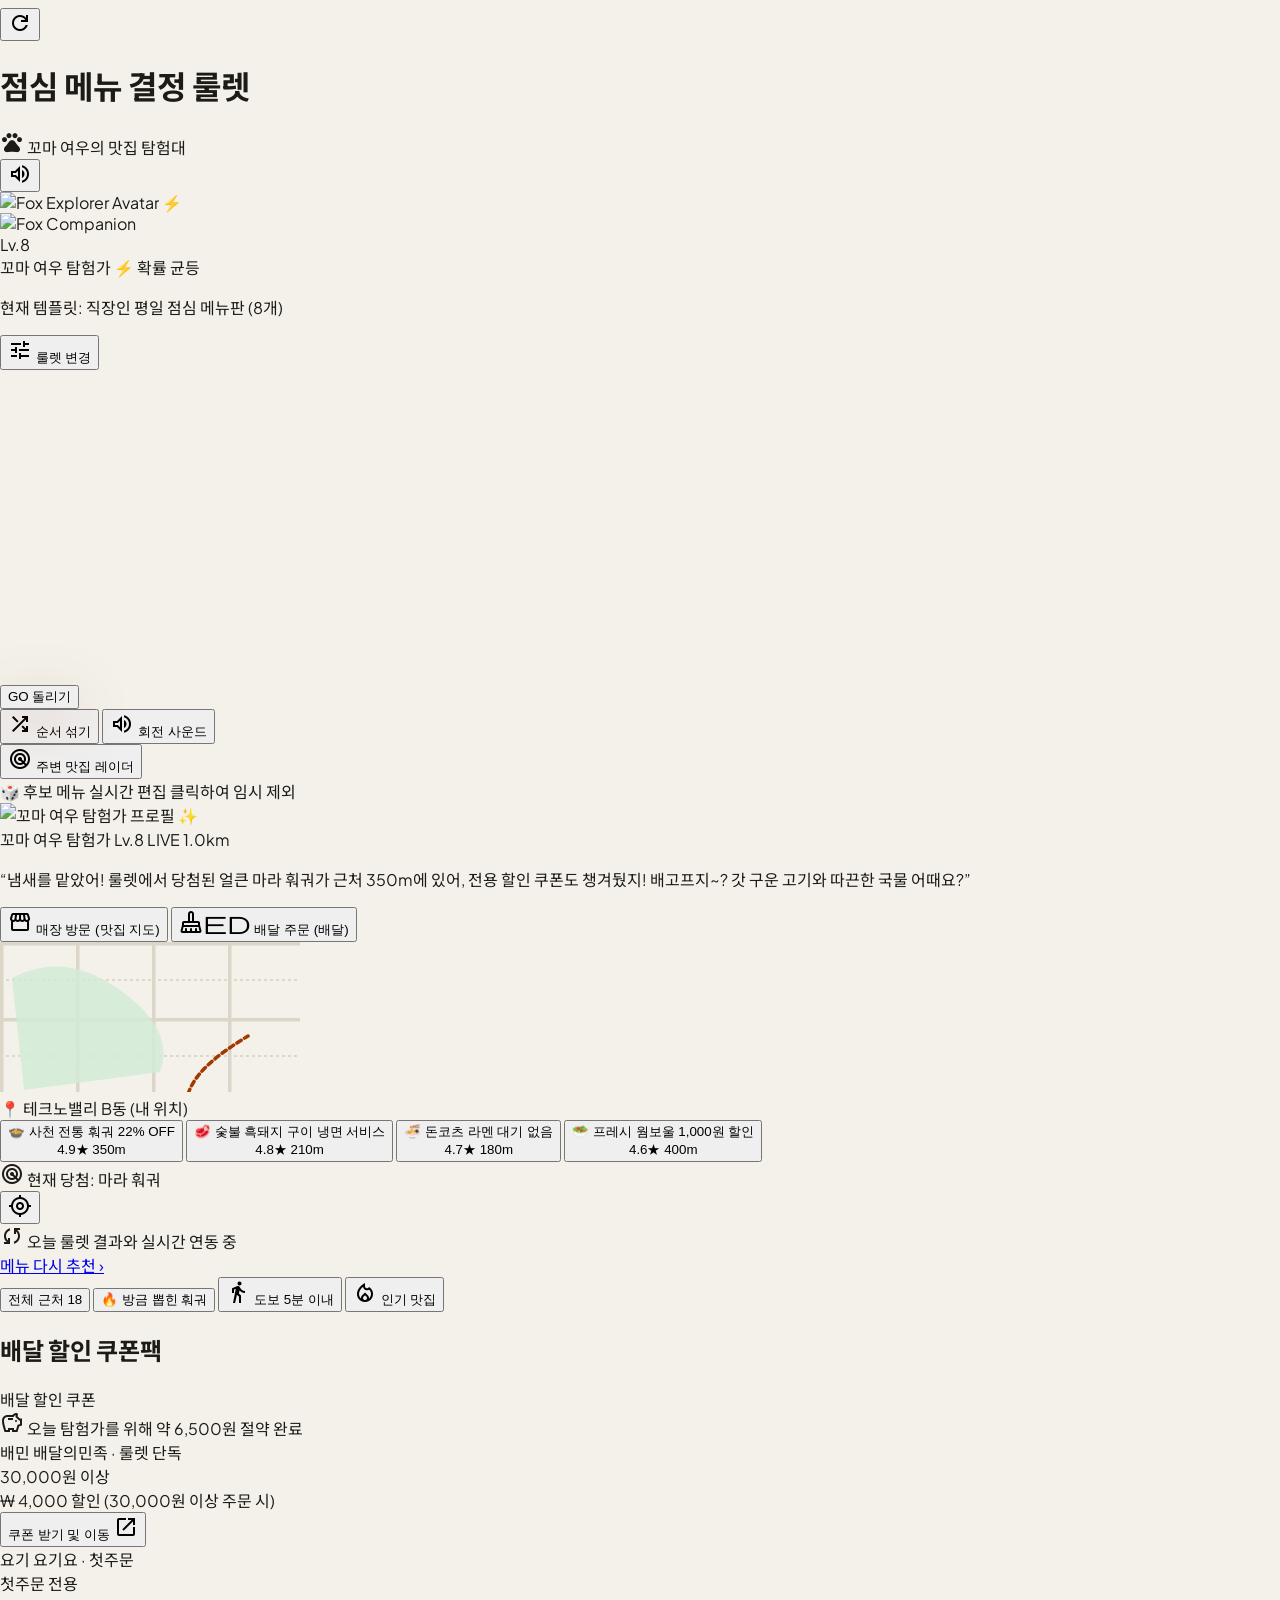
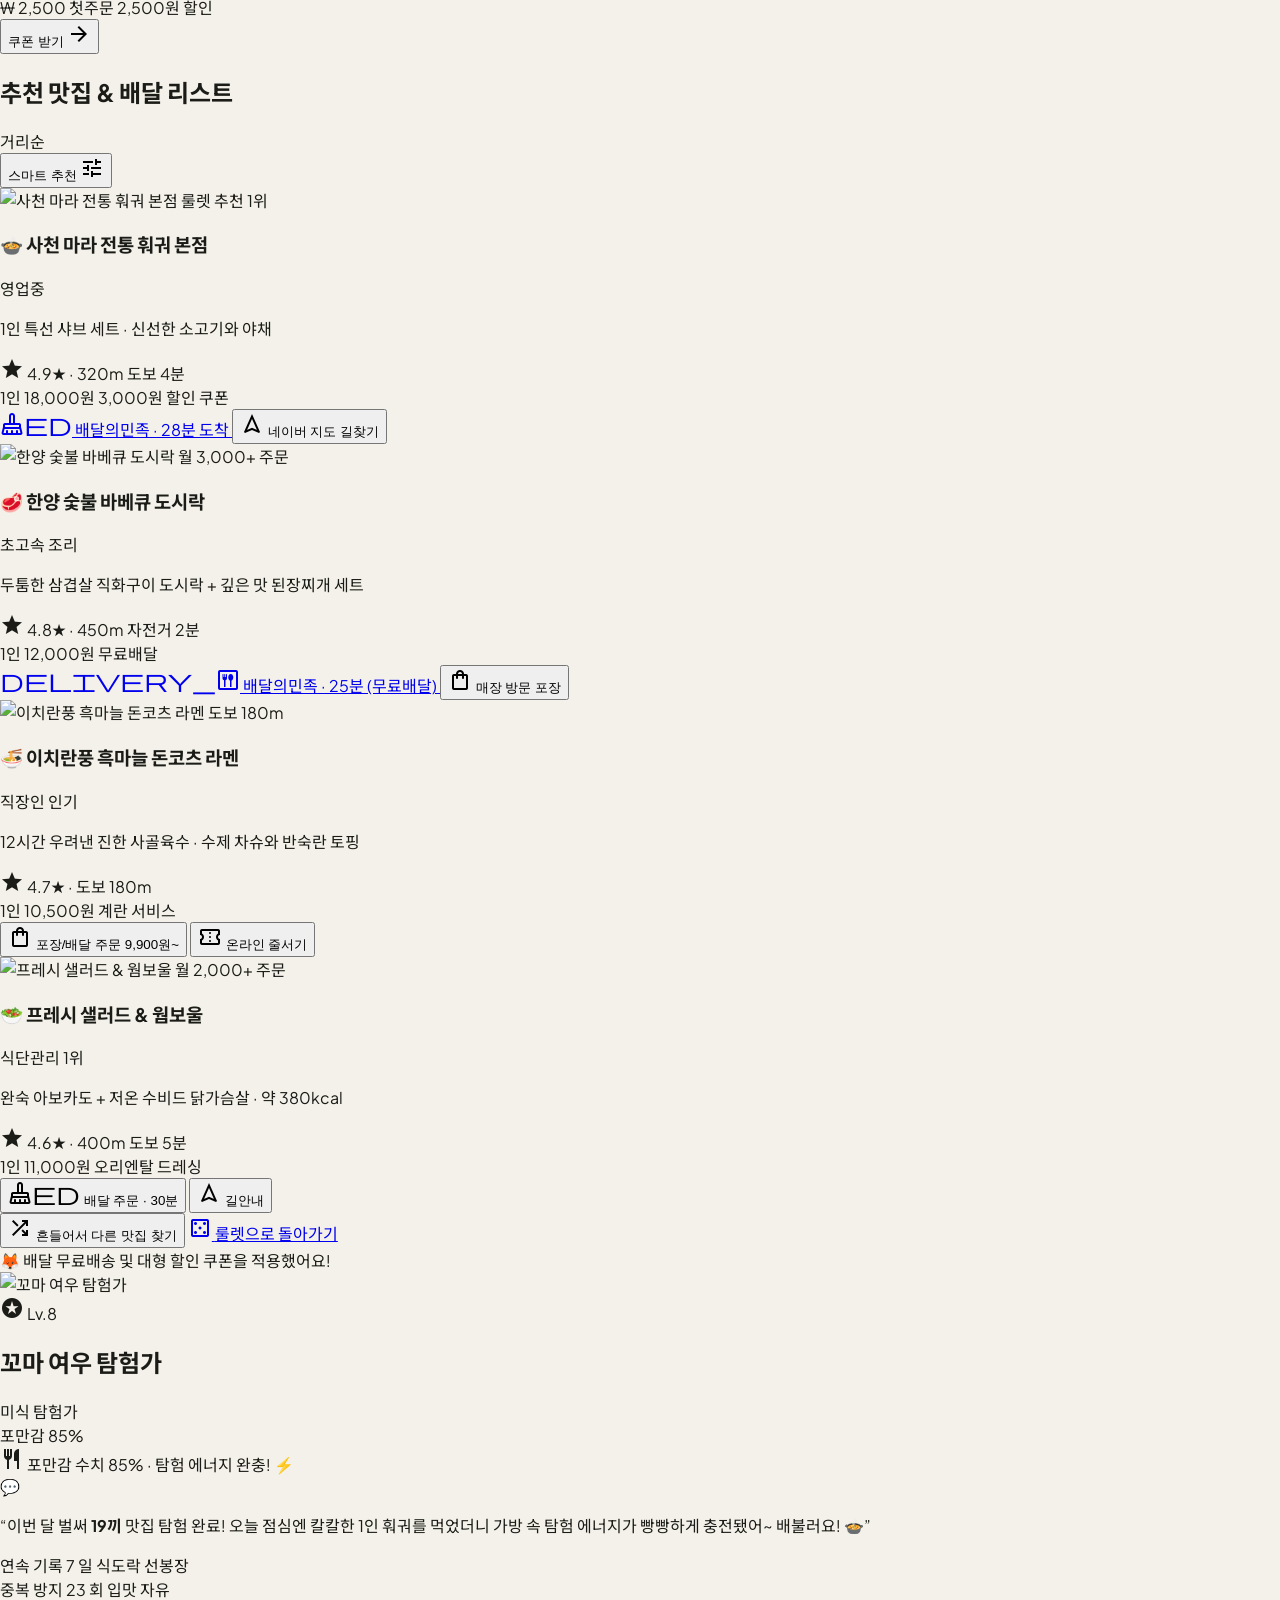
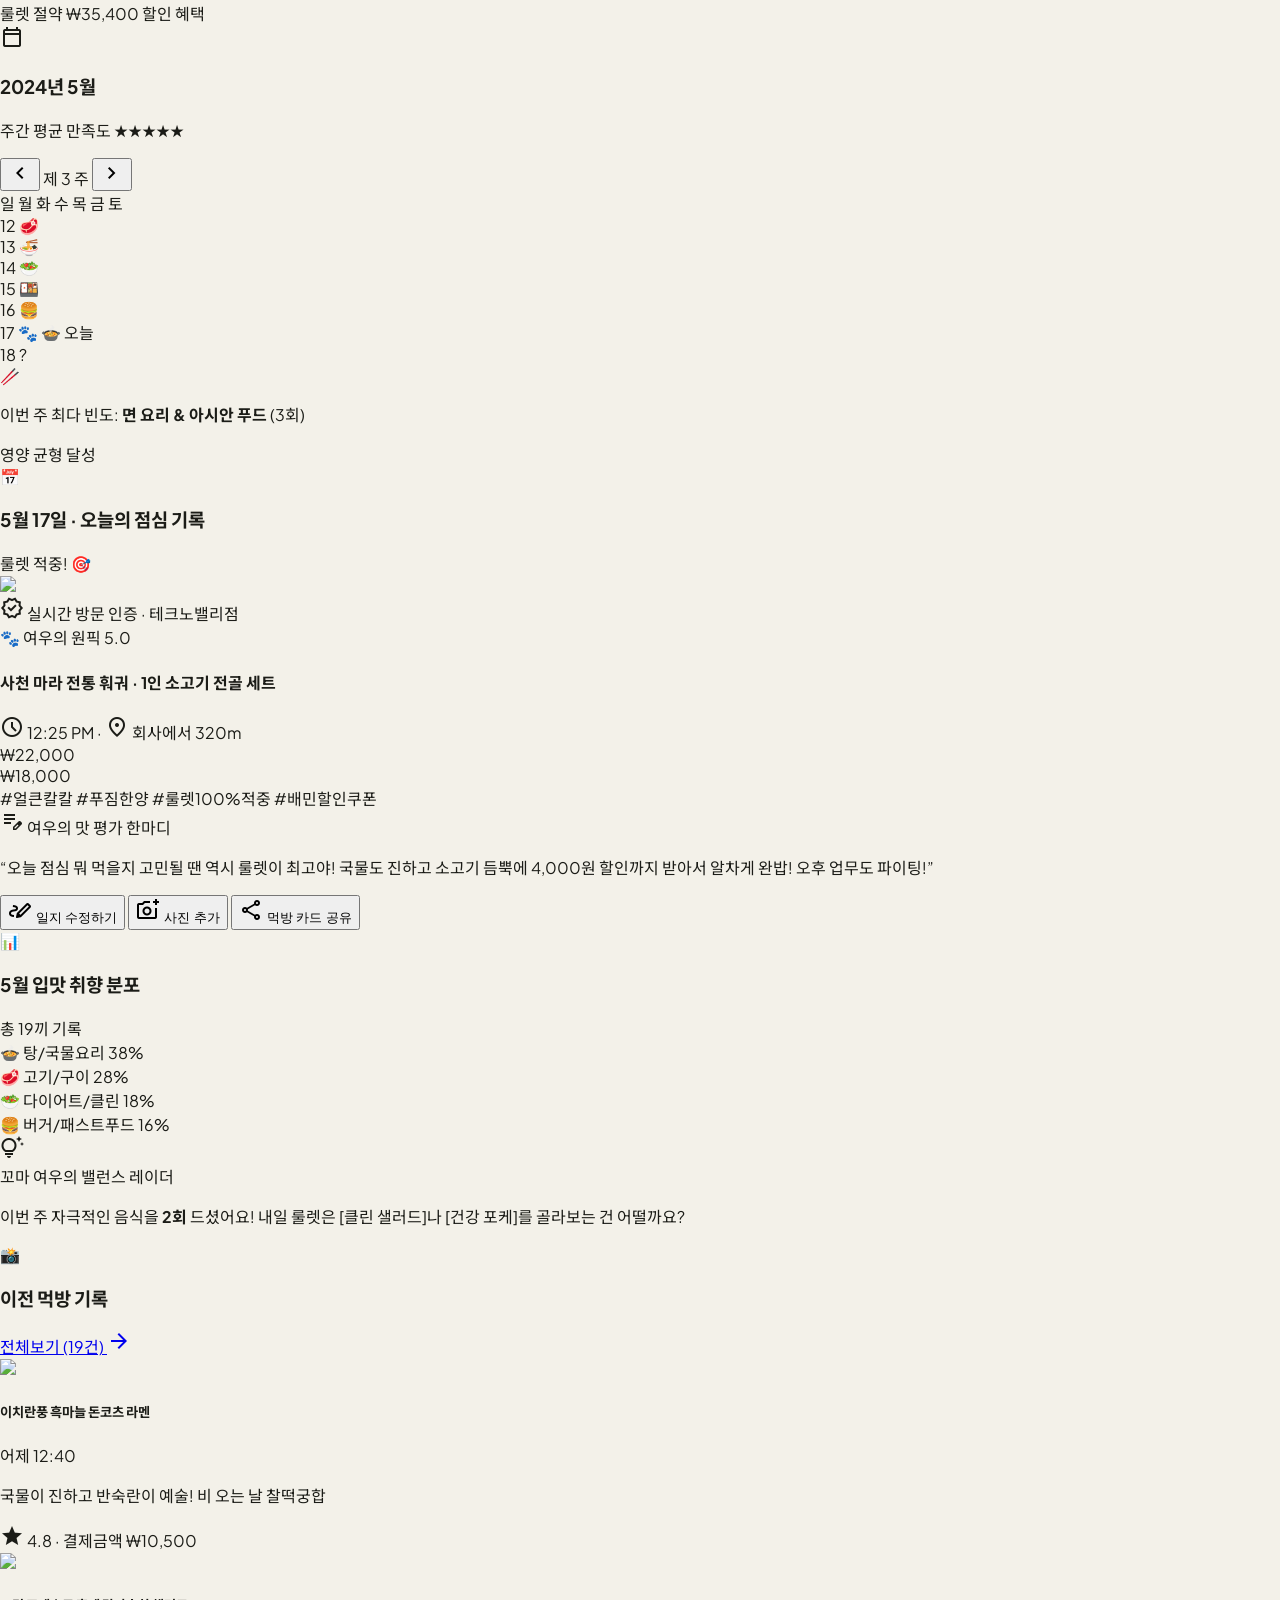
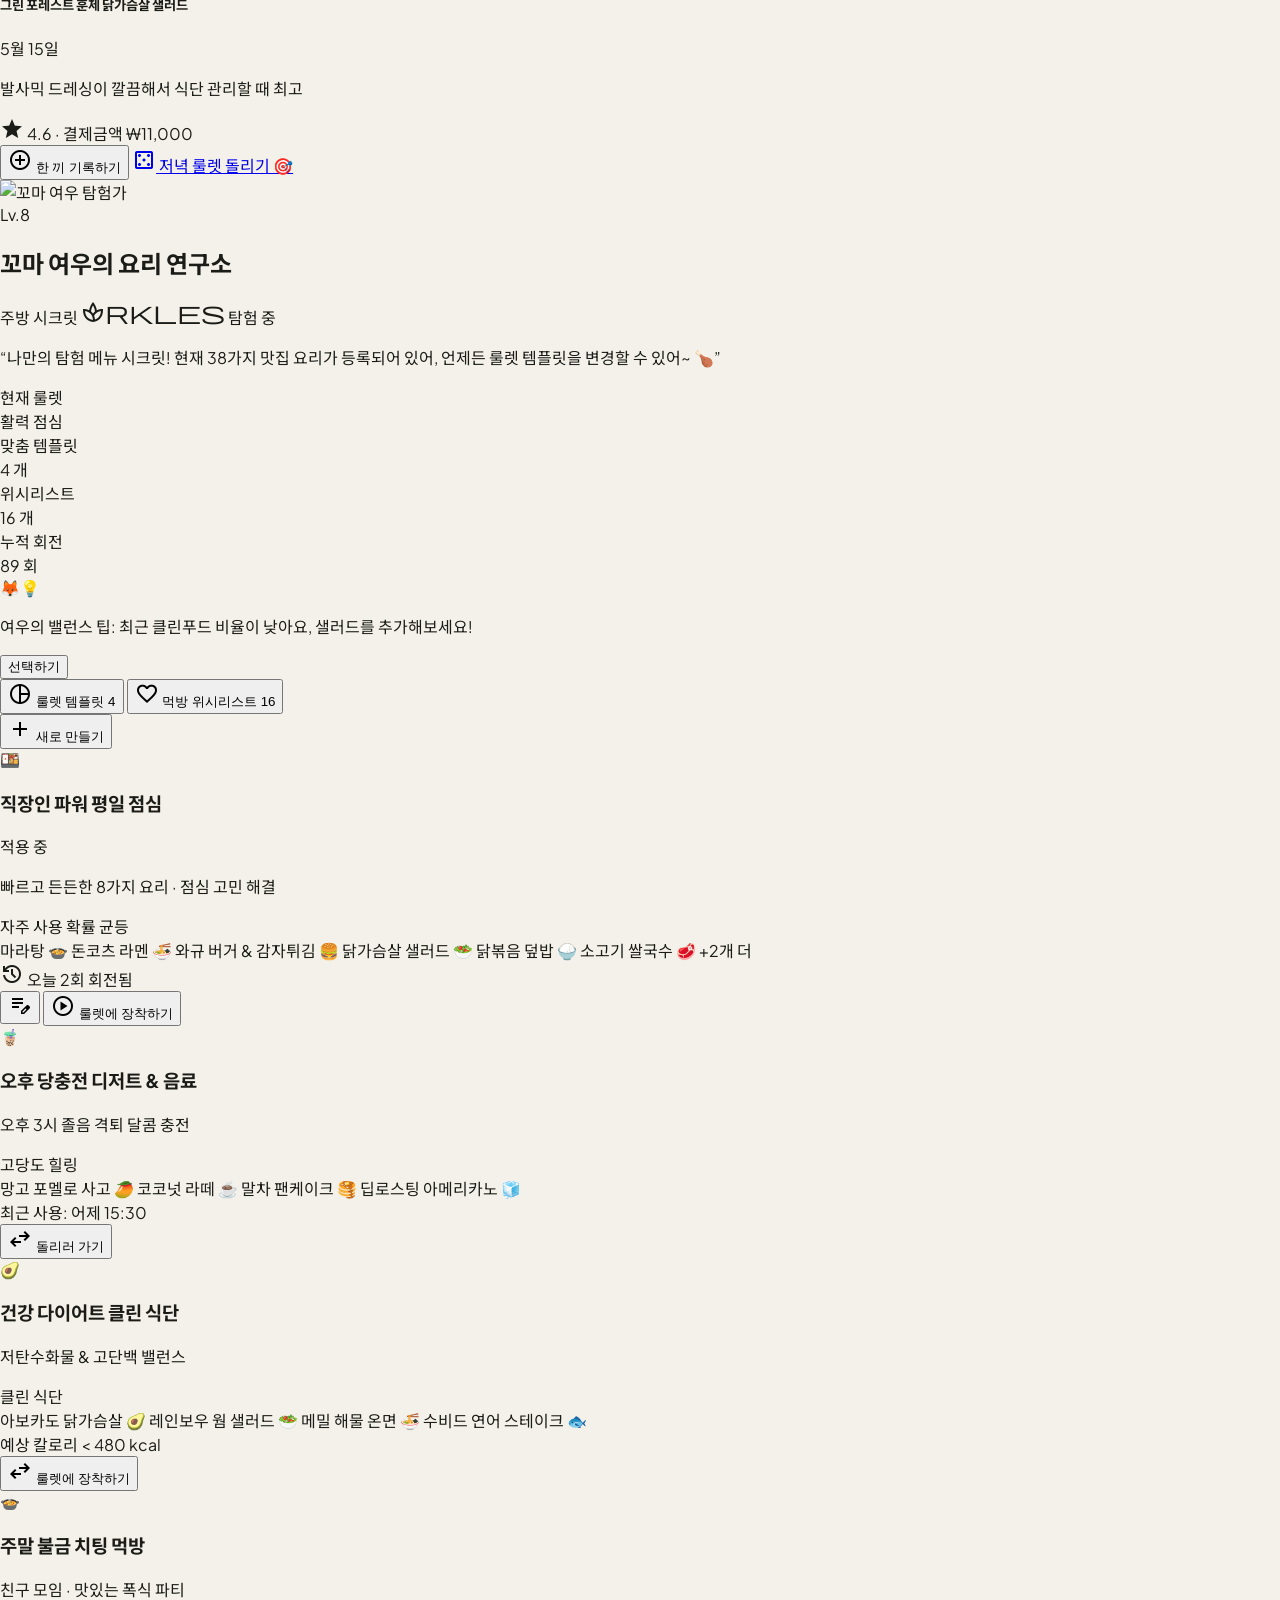
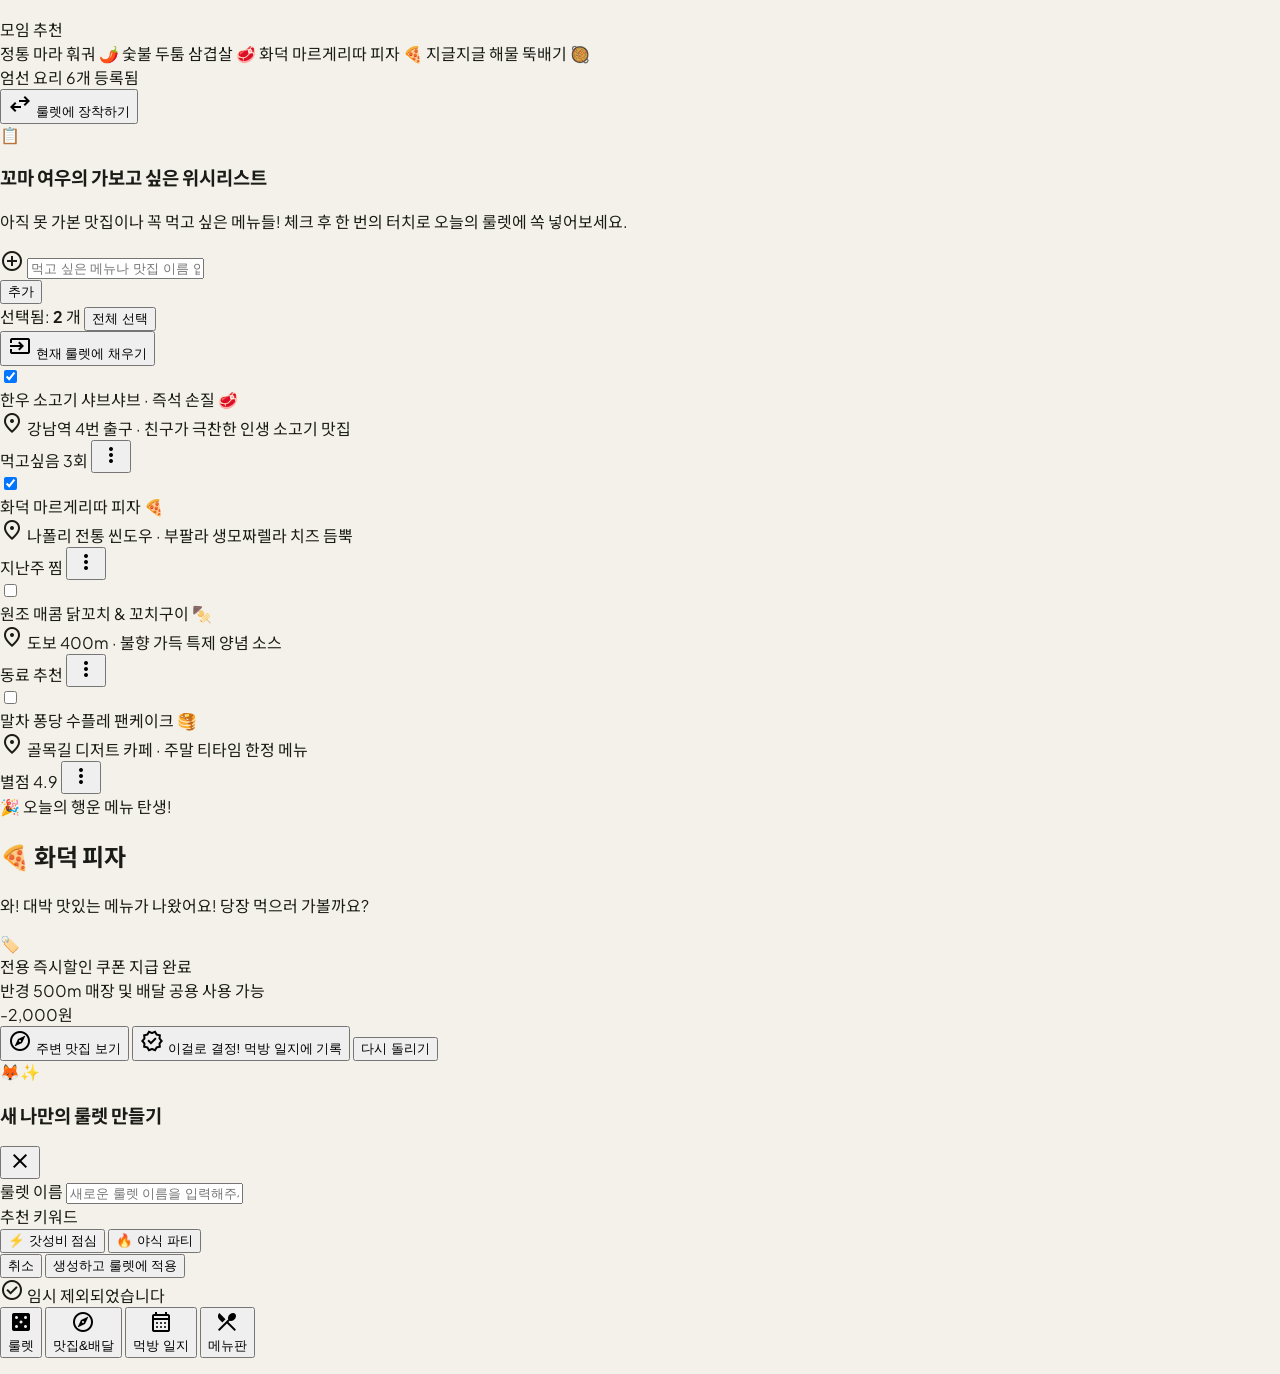
==== app-fox/index.html @ af98c01c "feat(fox): mount Fox Lunch Roulette (꼬마 여우 점심 룰렛) app to member-fox W4 P slot" ====
﻿<!DOCTYPE html>
<html lang="ko" class="light">
<head>
  <meta charset="utf-8"/>
  <meta content="width=device-width, initial-scale=1.0, maximum-scale=1.0, user-scalable=no, viewport-fit=cover" name="viewport"/>
  <meta content="mobile_tab" name="shell-type"/>
  <title>점심 메뉴 룰렛 · 꼬마 여우의 맛집 탐험대 (Lunch Roulette)</title>

  <!-- Google Fonts & Material Symbols -->
  <link rel="preconnect" href="https://fonts.googleapis.com">
  <link rel="preconnect" href="https://fonts.gstatic.com" crossorigin>
  <link href="https://fonts.googleapis.com/css2?family=Plus+Jakarta+Sans:wght@400;500;600;700;800&family=Noto+Sans+KR:wght@400;500;700;800;900&display=swap" rel="stylesheet"/>
  <link href="https://fonts.googleapis.com/css2?family=Material+Symbols+Outlined:wght,FILL@100..700,0..1&display=swap" rel="stylesheet"/>

  <!-- Tailwind CSS CDN -->
  <script src="https://cdn.tailwindcss.com?plugins=forms,container-queries"></script>
  <script id="tailwind-config">
    tailwind.config = {
      darkMode: "class",
      theme: {
        extend: {
          colors: {
            "primary": "#ea580c",
            "primary-container": "#cc4900",
            "primary-fixed": "#ffdbce",
            "primary-fixed-dim": "#ffb599",
            "on-primary": "#ffffff",
            "on-primary-fixed": "#370e00",
            "on-primary-fixed-variant": "#7f2b00",
            "secondary": "#006c49",
            "secondary-fixed": "#6ffbbe",
            "secondary-container": "#6cf8bb",
            "secondary-fixed-dim": "#4edea3",
            "on-secondary": "#ffffff",
            "on-secondary-container": "#00714d",
            "on-secondary-fixed": "#002113",
            "on-secondary-fixed-variant": "#005236",
            "tertiary": "#b90538",
            "tertiary-container": "#dc2c4f",
            "tertiary-fixed": "#ffdadb",
            "tertiary-fixed-dim": "#ffb2b7",
            "on-tertiary": "#ffffff",
            "on-tertiary-container": "#fffbff",
            "surface": "#fbf9f1",
            "surface-bright": "#fbf9f1",
            "surface-dim": "#dcdad2",
            "surface-container-lowest": "#ffffff",
            "surface-container-low": "#f5f4ec",
            "surface-container": "#f0eee6",
            "surface-container-high": "#eae8e0",
            "surface-container-highest": "#e4e3db",
            "surface-variant": "#e4e3db",
            "on-surface": "#1b1c17",
            "on-surface-variant": "#5a4138",
            "inverse-surface": "#30312c",
            "inverse-on-surface": "#f3f1e9",
            "outline": "#8e7166",
            "outline-variant": "#e2bfb2",
            "error": "#ba1a1a",
            "error-container": "#ffdad6",
            "on-error": "#ffffff",
            "on-error-container": "#93000a"
          },
          borderRadius: {
            "DEFAULT": "1rem",
            "lg": "2rem",
            "xl": "3rem",
            "full": "9999px"
          },
          spacing: {
            "space-xs": "0.25rem",
            "space-sm": "0.5rem",
            "space-md": "1rem",
            "space-lg": "1.5rem",
            "space-xl": "2rem",
            "margin": "1rem"
          },
          fontFamily: {
            sans: ['"Plus Jakarta Sans"', '"Noto Sans KR"', 'sans-serif'],
            headline: ['"Plus Jakarta Sans"', '"Noto Sans KR"', 'sans-serif'],
            display: ['"Plus Jakarta Sans"', '"Noto Sans KR"', 'sans-serif']
          }
        }
      }
    };
  </script>

  <style>
    @layer base {
      html, body {
        width: 100%;
        margin: 0;
        padding: 0;
        background-color: #f3f1e9;
        font-family: 'Plus Jakarta Sans', 'Noto Sans KR', sans-serif;
        color: #1b1c17;
      }
      body {
        overscroll-behavior: none;
      }
      .pb-safe { padding-bottom: max(env(safe-area-inset-bottom, 0px), 16px); }
      .pt-safe { padding-top: max(env(safe-area-inset-top, 0px), 8px); }
    }
    ::-webkit-scrollbar { display: none; }
    .no-scrollbar::-webkit-scrollbar { display: none; }
    .no-scrollbar { -ms-overflow-style: none; scrollbar-width: none; }

    .wheel-canvas-container {
      position: relative;
      filter: drop-shadow(0 14px 28px rgba(163, 57, 0, 0.16));
    }
    .wheel-glow {
      box-shadow: 0 0 35px rgba(234, 88, 12, 0.25);
    }
    .fade-transition {
      transition: opacity 0.2s ease-in-out;
    }
    @keyframes pulse-slow {
      0%, 100% { transform: scale(1); opacity: 0.8; }
      50% { transform: scale(1.15); opacity: 0.4; }
    }
    .animate-pulse-slow {
      animation: pulse-slow 3s ease-in-out infinite;
    }
  </style>
</head>
<body class="bg-surface-dim min-h-screen flex justify-center selection:bg-primary-fixed">

  <!-- Mobile Frame Container (Centered on desktop, full-width on mobile) -->
  <div class="w-full max-w-md min-h-screen bg-surface flex flex-col relative shadow-2xl overflow-x-hidden">

    <!-- TOP HEADER -->
    <header class="fixed top-0 max-w-md w-full z-50 pt-safe bg-surface/90 backdrop-blur-xl shadow-[0_1px_12px_rgba(41,37,36,0.06)] border-b border-outline-variant/20">
      <div class="h-16 px-4 flex items-center justify-between">
        <button class="flex items-center justify-center w-11 h-11 rounded-full bg-surface-container-low hover:bg-surface-container active:scale-95 transition-all text-on-surface" onclick="navigateView('roulette')" title="메인 룰렛으로 돌아가기">
          <span class="material-symbols-outlined text-[20px]" id="header-back-icon">refresh</span>
        </button>
        <div class="flex flex-col items-center justify-center text-center">
          <h1 class="font-bold text-[17px] text-on-surface tracking-tight leading-tight" id="header-title">점심 메뉴 결정 룰렛</h1>
          <span class="text-[10px] text-primary font-semibold flex items-center gap-0.5">
            <span class="material-symbols-outlined text-[12px] fill">pets</span>
            <span>꼬마 여우의 맛집 탐험대</span>
          </span>
        </div>
        <div class="flex items-center gap-1">
          <button onclick="toggleWheelSound(this)" class="w-10 h-10 rounded-full flex items-center justify-center bg-surface-container-low hover:bg-surface-container active:scale-95 transition-all text-on-surface" title="회전 사운드 토글">
            <span class="material-symbols-outlined text-[19px]" id="header-sound-icon">volume_up</span>
          </button>
          <div class="relative flex items-center justify-center w-10 h-10 cursor-pointer" onclick="navigateView('diary')" title="먹방 일지 열기">
            <div class="relative p-0.5 rounded-full bg-primary-fixed ring-2 ring-primary/30">
              <img alt="Fox Explorer Avatar" class="w-8 h-8 rounded-full object-cover" src="https://lh3.googleusercontent.com/aida-public/[base64]"/>
              <span class="absolute -bottom-0.5 -right-0.5 flex h-3.5 w-3.5 items-center justify-center rounded-full bg-primary ring-2 ring-surface text-[8px] text-on-primary font-bold leading-none">⚡</span>
            </div>
          </div>
        </div>
      </div>
    </header>

    <!-- MAIN VIEWPORT CONTAINER -->
    <main class="flex flex-col relative w-full pt-16 pb-24 bg-surface flex-grow overflow-x-hidden">
<div class="view-panel flex flex-col w-full fade-transition" id="view-roulette">
<!-- Fox Companion Speech Bar -->
<section class="px-margin pt-space-md pb-space-xs">
<div class="bg-surface-container-low rounded-2xl p-space-md shadow-sm relative overflow-hidden flex items-center gap-space-md">
<div class="relative shrink-0">
<div class="w-14 h-14 rounded-2xl p-1 bg-surface-container-lowest shadow-sm flex items-center justify-center overflow-hidden">
<img alt="Fox Companion" class="w-full h-full object-cover rounded-xl" src="https://lh3.googleusercontent.com/aida-public/[base64]"/>
</div>
<span class="absolute -bottom-1 -right-1 bg-primary text-on-primary text-[10px] font-bold px-1.5 py-0.2 rounded-full shadow-sm">
              Lv.8
            </span>
</div>
<div class="flex-1 min-w-0">
<div class="flex items-center justify-between gap-1 mb-1">
<span class="font-headline-sm text-[15px] font-bold text-on-surface truncate">꼬마 여우 탐험가</span>
<span class="font-label-sm text-[10px] bg-primary-fixed text-on-primary-fixed px-1.5 py-0.5 rounded-full shrink-0">⚡ 확률 균등</span>
</div>
<p class="font-body-sm text-[12px] text-on-surface-variant leading-tight truncate">
              현재 템플릿: <span class="text-primary font-bold" id="current-active-preset-title">직장인 평일 점심 메뉴판</span> (8개)
            </p>
</div>
<button class="shrink-0 px-2.5 py-1.5 rounded-full bg-surface-container text-on-surface-variant font-label-sm text-label-sm flex items-center gap-1 active:scale-95 transition-transform" onclick="navigateView('menus')">
<span class="material-symbols-outlined text-[14px]">tune</span>
<span>룰렛 변경</span>
</button>
</div>
</section>
<!-- Main Wheel Canvas Card -->
<section class="px-margin py-space-sm flex flex-col items-center justify-center relative">
<div class="wheel-canvas-container relative flex items-center justify-center my-2">
<!-- Outer Wheel Dial Pointer -->
<div class="absolute -top-3 left-1/2 -translate-x-1/2 z-20 flex flex-col items-center">
<div class="w-7 h-8 bg-gradient-to-b from-tertiary to-primary rounded-t-sm shadow-md flex items-center justify-center clip-pointer" style="clip-path: polygon(50% 100%, 0 0, 100% 0);"></div>
<span class="w-2.5 h-2.5 rounded-full bg-surface-bright border-2 border-primary -mt-7 z-30 shadow-sm"></span>
</div>
<!-- Wheel Canvas (Dynamic HTML5 Canvas) -->
<canvas class="rounded-full shadow-xl bg-surface-container-lowest border-4 border-surface-container-high" height="310" id="roulette-canvas" width="310"></canvas>
<!-- Central GO Spin Button -->
<div class="absolute z-30 flex items-center justify-center">
<button class="w-20 h-20 rounded-full bg-gradient-to-br from-primary to-primary-container text-on-primary font-display font-extrabold text-[22px] tracking-wider shadow-[0_6px_20px_rgba(163,57,0,0.4)] flex flex-col items-center justify-center active:scale-90 transition-transform border-4 border-surface-bright" id="spin-btn" onclick="startSpinAnimation()">
<span>GO</span>
<span class="text-[9px] -mt-1 font-semibold tracking-normal uppercase opacity-90">돌리기</span>
</button>
</div>
</div>
<!-- Wheel Controls Quick Strip -->
<div class="w-full flex items-center justify-between px-space-xs mt-3">
<div class="flex items-center gap-1.5">
<button class="px-3 py-1.5 rounded-full bg-surface-container-low text-on-surface font-label-sm text-label-sm flex items-center gap-1 active:scale-95 transition-all" onclick="shuffleWheelItems()">
<span class="material-symbols-outlined text-[15px]">shuffle</span>
<span>순서 섞기</span>
</button>
<button class="px-3 py-1.5 rounded-full bg-surface-container-low text-on-surface font-label-sm text-label-sm flex items-center gap-1 active:scale-95 transition-all" onclick="toggleWheelSound(this)">
<span class="material-symbols-outlined text-[15px]" id="wheel-sound-icon">volume_up</span>
<span id="sound-text">회전 사운드</span>
</button>
</div>
<button class="px-3 py-1.5 rounded-full bg-secondary-fixed/40 text-on-secondary-fixed-variant font-label-sm text-label-sm font-bold flex items-center gap-1 active:scale-95 transition-all" onclick="navigateView('radar')">
<span class="material-symbols-outlined text-[15px]">radar</span>
<span>주변 맛집 레이더</span>
</button>
</div>
</section>
<!-- Today's Hunger & Mood Booster Pills -->
<section class="px-margin pt-space-xs pb-space-sm">
<div class="bg-surface-container-lowest rounded-2xl p-space-md shadow-sm">
<div class="flex items-center justify-between mb-2">
<span class="font-headline-sm text-[14px] text-on-surface">🎲 후보 메뉴 실시간 편집</span>
<span class="font-label-sm text-on-surface-variant">클릭하여 임시 제외</span>
</div>
<div class="flex flex-wrap gap-1.5" id="wheel-chips-container">
<!-- Populated dynamically via JS -->
</div>
</div>
</section>
</div>
<!-- ========================================== -->
<!-- VIEW 2: RADAR & DELIVERY (맛집 & 배달) -->
<!-- ========================================== -->
<div class="view-panel hidden flex flex-col w-full fade-transition pb-6" id="view-radar">

<!-- Fox Explorer Dialogue Guide Section -->
<section class="px-4 pt-3 pb-2">
<div class="relative bg-surface-container-lowest rounded-2xl p-3.5 border border-outline-variant/60 shadow-[0_4px_20px_-4px_rgba(163,57,0,0.12)]">
<div class="flex items-center gap-3.5">
<!-- Fox Character Avatar -->
<div class="relative flex-shrink-0 w-14 h-14 rounded-2xl bg-primary-fixed border border-primary/20 flex items-center justify-center overflow-hidden shadow-inner">
<img alt="꼬마 여우 탐험가 프로필" class="w-full h-full object-cover object-top scale-110" src="https://lh3.googleusercontent.com/aida-public/[base64]"/>
<span class="absolute -bottom-1 -right-1 w-5 h-5 rounded-full bg-secondary text-white flex items-center justify-center text-[10px] font-bold shadow-sm">✨</span>
</div>
<!-- Fox Speech Bubble Content -->
<div class="flex-1 min-w-0">
<div class="flex items-center justify-between gap-1 mb-0.5">
<span class="text-[11px] font-bold text-primary tracking-wide flex items-center gap-1">
<span>꼬마 여우 탐험가</span>
<span class="text-on-surface-variant font-normal">Lv.8</span>
</span>
<span class="text-[10px] font-bold px-2 py-0.5 rounded-full bg-secondary-container text-on-secondary-container flex items-center gap-1">
<span class="w-1.5 h-1.5 rounded-full bg-secondary animate-ping"></span>
<span>LIVE 1.0km</span>
</span>
</div>
<p class="text-[13px] text-on-surface font-semibold leading-snug">
            “냄새를 맡았어! 룰렛에서 당첨된 <span class="text-primary font-extrabold underline underline-offset-2">얼큰 마라 훠궈</span>가 근처 350m에 있어, 전용 할인 쿠폰도 챙겨뒀지! 배고프지~? 갓 구운 고기와 따끈한 국물 어때요?”
          </p>
</div>
</div>
<!-- Mode Selector Switch Capsule: Dine-in Map vs Fast Delivery -->
<div class="mt-3 p-1 rounded-full bg-surface-container flex gap-1 border border-outline-variant/40" id="modeSwitchContainer">
<button class="flex-1 flex items-center justify-center gap-1.5 py-2 px-3 rounded-full text-on-surface-variant hover:text-on-surface font-semibold text-[13px] transition-all active:scale-95" id="btnDineIn" onclick="toggleRadarMode('dinein')">
<span class="material-symbols-outlined text-[17px]">storefront</span>
<span>매장 방문 (맛집 지도)</span>
</button>
<button class="flex-1 flex items-center justify-center gap-1.5 py-2 px-3 rounded-full bg-surface-container-lowest text-secondary font-bold text-[13px] shadow-sm transition-all active:scale-95" id="btnDelivery" onclick="toggleRadarMode('delivery')">
<span class="material-symbols-outlined text-[17px]">moped</span>
<span>배달 주문 (배달)</span>
</button>
</div>
</div>
</section>
<!-- Interactive Styled Vector Map Canvas Section -->
<section class="px-4 py-2" id="mapSection">
<div class="relative w-full h-[310px] rounded-2xl overflow-hidden bg-[#eae5d8] border border-outline-variant/60 shadow-[0_4px_16px_rgba(27,28,23,0.06)] select-none">
<!-- Vector Map Graphic Simulation -->
<svg class="absolute inset-0 w-full h-full" xmlns="http://www.w3.org/2000/svg">
<defs>
<pattern height="76" id="streetMapPattern" patternunits="userSpaceOnUse" width="76">
<path d="M 76 0 L 0 0 0 76" fill="none" stroke="#dcd6c8" stroke-width="7"></path>
<path d="M 0 38 L 76 38" fill="none" stroke="#ded8ca" stroke-dasharray="3,3" stroke-width="2"></path>
</pattern>
</defs>
<!-- Background street pattern -->
<rect fill="url(#streetMapPattern)" height="100%" width="100%"></rect>
<!-- Park green areas -->
<path d="M 12 36 Q 64 8, 120 48 T 160 130 L 24 148 Z" fill="#d4ebd8" opacity="0.85"></path>
<path d="M 230 170 Q 285 140, 350 200 T 390 300 L 210 290 Z" fill="#d4ebd8" opacity="0.75"></path>
<!-- River/Waterfront canal -->
<path d="M -15 240 C 90 215, 170 265, 410 235" fill="none" stroke="#c0dbe6" stroke-linecap="round" stroke-width="14"></path>
<path d="M -15 240 C 90 215, 170 265, 410 235" fill="none" stroke="#e0f2fe" stroke-dasharray="4,6" stroke-width="2"></path>
<!-- Dynamic route trail from user to Hotpot -->
<path d="M 188 152 C 196 128, 222 110, 248 94" fill="none" stroke="#a33900" stroke-dasharray="5,4" stroke-linecap="round" stroke-width="3.5"></path>
</svg>
<!-- Center User Location Pulse & Radar Scan Wave -->
<div class="absolute top-[49%] left-[49%] -translate-x-1/2 -translate-y-1/2 flex flex-col items-center pointer-events-none z-10">
<div class="relative flex items-center justify-center">
<!-- Radar scan ripple waves -->
<span class="animate-radar-wave absolute w-16 h-16 rounded-full bg-primary/25 pointer-events-none"></span>
<span class="animate-radar-wave-delayed absolute w-16 h-16 rounded-full bg-primary/20 pointer-events-none"></span>
<!-- Pin Center core -->
<div class="relative w-6 h-6 rounded-full bg-primary flex items-center justify-center shadow-lg ring-4 ring-white">
<div class="w-2.5 h-2.5 rounded-full bg-white"></div>
</div>
</div>
<span class="mt-1 px-2.5 py-0.5 rounded-full bg-white/95 backdrop-blur-sm text-on-surface font-bold text-[10px] shadow-sm whitespace-nowrap border border-outline-variant/60 flex items-center gap-1">
<span class="text-primary">📍</span> 테크노밸리 B동 (내 위치)
        </span>
</div>
<!-- Hotspot Pin 1: 사천 전통 훠궈 -->
<button class="absolute top-12 right-9 flex flex-col items-center group active:scale-95 transition-transform z-20" onclick="focusVendor('hotpot')">
<div class="px-2.5 py-1 rounded-full bg-primary text-white font-bold text-[11px] shadow-md flex items-center gap-1 ring-2 ring-white">
<span>🍲 사천 전통 훠궈</span>
<span class="bg-primary-container text-white px-1.5 py-0.2 rounded-full text-[9px]">22% OFF</span>
</div>
<div class="w-2 h-2 bg-primary rotate-45 -mt-1 ring-1 ring-primary/40"></div>
<span class="text-[9px] font-extrabold text-on-surface bg-white/95 px-1.5 py-0.5 rounded-full mt-0.5 shadow-sm border border-outline-variant/40">
          4.9★ 350m
        </span>
</button>
<!-- Hotspot Pin 2: 숯불 흑돼지 구이 -->
<button class="absolute top-24 left-4 flex flex-col items-center group active:scale-95 transition-transform z-20" onclick="focusVendor('bbq')">
<div class="px-2.5 py-1 rounded-full bg-white text-on-surface font-bold text-[11px] shadow-md flex items-center gap-1 border border-outline-variant/40">
<span>🥩 숯불 흑돼지 구이</span>
<span class="bg-secondary-container text-on-secondary-container px-1 py-0.2 rounded-full text-[9px]">냉면 서비스</span>
</div>
<div class="w-2 h-2 bg-white rotate-45 -mt-1 border-r border-b border-outline-variant/40"></div>
<span class="text-[9px] font-bold text-on-surface-variant bg-white/95 px-1.5 py-0.5 rounded-full mt-0.5 shadow-sm">
          4.8★ 210m
        </span>
</button>
<!-- Hotspot Pin 3: 돈코츠 라멘 -->
<button class="absolute bottom-16 left-20 flex flex-col items-center group active:scale-95 transition-transform z-20" onclick="focusVendor('ramen')">
<div class="px-2.5 py-1 rounded-full bg-white text-on-surface font-bold text-[11px] shadow-md flex items-center gap-1 border border-outline-variant/40">
<span>🍜 돈코츠 라멘</span>
<span class="bg-surface-variant text-on-surface-variant px-1 py-0.2 rounded-full text-[9px]">대기 없음</span>
</div>
<div class="w-2 h-2 bg-white rotate-45 -mt-1 border-r border-b border-outline-variant/40"></div>
<span class="text-[9px] font-bold text-on-surface-variant bg-white/95 px-1.5 py-0.5 rounded-full mt-0.5 shadow-sm">
          4.7★ 180m
        </span>
</button>
<!-- Hotspot Pin 4: 프레시 웜보울 -->
<button class="absolute bottom-12 right-7 flex flex-col items-center group active:scale-95 transition-transform z-20" onclick="focusVendor('salad')">
<div class="px-2.5 py-1 rounded-full bg-white text-on-surface font-bold text-[11px] shadow-md flex items-center gap-1 border border-outline-variant/40">
<span>🥗 프레시 웜보울</span>
<span class="bg-primary-fixed text-on-primary-fixed px-1 py-0.2 rounded-full text-[9px] font-bold">1,000원 할인</span>
</div>
<div class="w-2 h-2 bg-white rotate-45 -mt-1 border-r border-b border-outline-variant/40"></div>
<span class="text-[9px] font-bold text-on-surface-variant bg-white/95 px-1.5 py-0.5 rounded-full mt-0.5 shadow-sm">
          4.6★ 400m
        </span>
</button>
<!-- Map Floating Top Overlay Badge & Relocate Tool -->
<div class="absolute top-2.5 left-2.5 right-2.5 flex items-center justify-between pointer-events-none z-20">
<div class="pointer-events-auto flex items-center gap-1.5 px-3 py-1 rounded-full bg-white/90 backdrop-blur-md shadow-sm border border-outline-variant/60">
<span class="material-symbols-outlined text-primary text-[16px]">radar</span>
<span class="text-[11px] font-bold text-on-surface">현재 당첨: 마라 훠궈</span>
</div>
<button class="pointer-events-auto w-8 h-8 rounded-full bg-white/90 backdrop-blur-md flex items-center justify-center text-on-surface shadow-sm border border-outline-variant/60 active:scale-95 transition-all" onclick="showToast('현재 위치로 다시 맞췄어요 📍')">
<span class="material-symbols-outlined text-[18px]">my_location</span>
</button>
</div>
<!-- Bottom Map Status Notification Bar -->
<div class="absolute bottom-2 left-2 right-2 flex items-center justify-between px-3 py-1.5 rounded-xl bg-white/95 backdrop-blur-md shadow-sm border border-outline-variant/50 z-20">
<div class="flex items-center gap-1.5">
<span class="material-symbols-outlined text-primary text-[15px] animate-spin" style="animation-duration: 4s;">sync</span>
<span class="text-[11px] font-medium text-on-surface">오늘 룰렛 결과와 실시간 연동 중</span>
</div>
<a class="text-[11px] text-primary font-bold px-2.5 py-0.5 rounded-full bg-primary-fixed hover:bg-primary-fixed-dim transition-colors" data-path="roulette" href="#">
          메뉴 다시 추천 ›
        </a>
</div>
</div>
</section>
<!-- Quick Filter Category Chips -->
<section class="py-2.5">
<div class="flex gap-2 overflow-x-auto px-4 no-scrollbar">
<button class="flex-shrink-0 px-3.5 py-1.5 rounded-full bg-primary text-white font-bold text-[12px] shadow-sm flex items-center gap-1 active:scale-95 transition-all" onclick="filterChip(this)">
<span>전체 근처</span>
<span class="px-1.5 py-0.2 rounded-full bg-white/20 text-[10px]">18</span>
</button>
<button class="flex-shrink-0 px-3 py-1.5 rounded-full bg-surface-container-lowest text-on-surface font-semibold text-[12px] border border-outline-variant/60 shadow-xs flex items-center gap-1 hover:bg-surface-container active:scale-95 transition-all" onclick="filterChip(this)">
<span>🔥 방금 뽑힌 훠궈</span>
</button>
<button class="flex-shrink-0 px-3 py-1.5 rounded-full bg-surface-container-lowest text-on-surface font-semibold text-[12px] border border-outline-variant/60 shadow-xs flex items-center gap-1 hover:bg-surface-container active:scale-95 transition-all" onclick="filterChip(this)">
<span class="material-symbols-outlined text-[15px] text-secondary">directions_walk</span>
<span>도보 5분 이내</span>
</button>
<button class="flex-shrink-0 px-3 py-1.5 rounded-full bg-surface-container-lowest text-on-surface font-semibold text-[12px] border border-outline-variant/60 shadow-xs flex items-center gap-1 hover:bg-surface-container active:scale-95 transition-all" onclick="filterChip(this)">
<span class="material-symbols-outlined text-[15px] text-primary">local_fire_department</span>
<span>인기 맛집</span>
</button>
</div>
</section>
<!-- Exclusive Delivery Coupons Carousel (배달 할인 쿠폰팩) -->
<section class="px-4 py-2">
<div class="flex items-center justify-between mb-2">
<div class="flex items-baseline gap-1.5">
<h2 class="text-[16px] font-bold text-on-surface tracking-tight">배달 할인 쿠폰팩</h2>
<span class="text-[11px] text-on-surface-variant font-medium">배달 할인 쿠폰</span>
</div>
<span class="text-[11px] font-bold text-primary flex items-center gap-0.5">
<span class="material-symbols-outlined text-[14px]">savings</span>
<span>오늘 탐험가를 위해 약 6,500원 절약 완료</span>
</span>
</div>
<!-- Scrollable Ticket List -->
<div class="flex gap-3 overflow-x-auto pb-1 no-scrollbar">
<!-- Voucher 1: 배달의민족 단독 -->
<div class="flex-shrink-0 w-64 rounded-2xl bg-surface-container-lowest p-3.5 border border-primary/20 shadow-[0_4px_16px_rgba(163,57,0,0.08)] flex flex-col justify-between relative overflow-hidden">
<div class="flex justify-between items-start">
<div class="flex items-center gap-1.5">
<span class="w-6 h-6 rounded-full bg-[#2AC1BC] flex items-center justify-center text-[11px] text-white font-black">배민</span>
<span class="font-bold text-[13px] text-on-surface">배달의민족 · 룰렛 단독</span>
</div>
<span class="text-[10px] font-bold px-2 py-0.5 rounded-full bg-primary-fixed text-on-primary-fixed">30,000원 이상</span>
</div>
<div class="my-2.5 flex items-baseline gap-1">
<span class="text-[14px] text-primary font-bold">₩</span>
<span class="text-[28px] text-primary font-black leading-none tracking-tight">4,000</span>
<span class="text-[11px] text-on-surface-variant ml-1 font-medium">할인 (30,000원 이상 주문 시)</span>
</div>
<button class="w-full py-2 rounded-full bg-primary text-white font-bold text-[12px] flex items-center justify-center gap-1 active:scale-95 transition-all shadow-xs" onclick="claimVoucher(this, '배민 4,000원 할인 쿠폰')">
<span>쿠폰 받기 및 이동</span>
<span class="material-symbols-outlined text-[14px]">open_in_new</span>
</button>
</div>
<!-- Voucher 2: 요기요 특별 쿠폰 -->
<div class="flex-shrink-0 w-64 rounded-2xl bg-surface-container-lowest p-3.5 border border-secondary/20 shadow-[0_4px_16px_rgba(0,108,73,0.08)] flex flex-col justify-between relative overflow-hidden">
<div class="flex justify-between items-start">
<div class="flex items-center gap-1.5">
<span class="w-6 h-6 rounded-full bg-[#FA0050] flex items-center justify-center text-[11px] text-white font-black">요기</span>
<span class="font-bold text-[13px] text-on-surface">요기요 · 첫주문</span>
</div>
<span class="text-[10px] font-bold px-2 py-0.5 rounded-full bg-secondary-container text-on-secondary-container">첫주문 전용</span>
</div>
<div class="my-2.5 flex items-baseline gap-1">
<span class="text-[14px] text-secondary font-bold">₩</span>
<span class="text-[28px] text-secondary font-black leading-none tracking-tight">2,500</span>
<span class="text-[11px] text-on-surface-variant ml-1 font-medium">첫주문 2,500원 할인</span>
</div>
<button class="w-full py-2 rounded-full bg-secondary text-white font-bold text-[12px] flex items-center justify-center gap-1 active:scale-95 transition-all shadow-xs" onclick="claimVoucher(this, '요기요 첫주문 2,500원 할인 쿠폰')">
<span>쿠폰 받기</span>
<span class="material-symbols-outlined text-[14px]">arrow_forward</span>
</button>
</div>
</div>
</section>
<!-- Gourmet Food Recommendations List (추천 맛집 & 배달 리스트) -->
<section class="px-4 pt-2 pb-6 flex flex-col gap-3.5">
<div class="flex items-center justify-between">
<div class="flex items-center gap-1.5">
<h2 class="text-[17px] font-bold text-on-surface tracking-tight">추천 맛집 &amp; 배달 리스트</h2>
<span class="text-[10px] font-medium px-2 py-0.5 rounded-full bg-surface-container text-on-surface-variant">거리순</span>
</div>
<button class="text-[12px] text-primary font-bold flex items-center gap-0.5 active:scale-95" onclick="showToast('평점 높은 순으로 정렬되었어요 🌟')">
<span>스마트 추천</span>
<span class="material-symbols-outlined text-[15px]">tune</span>
</button>
</div>
<!-- Card 1: 사천 마라 전통 훠궈 본점 (Roulette #1) -->
<article class="bg-surface-container-lowest rounded-2xl p-3.5 border border-outline-variant/60 shadow-[0_4px_16px_-2px_rgba(163,57,0,0.07)] flex flex-col gap-2.5">
<div class="flex gap-3">
<div class="relative w-24 h-24 rounded-xl overflow-hidden flex-shrink-0 bg-surface-container">
<img alt="사천 마라 전통 훠궈 본점" class="w-full h-full object-cover" src="https://lh3.googleusercontent.com/aida-public/[base64]"/>
<span class="absolute top-1 left-1 px-1.5 py-0.5 rounded-full bg-primary text-white font-extrabold text-[9px] shadow-sm">
            룰렛 추천 1위
          </span>
</div>
<div class="flex-1 min-w-0 flex flex-col justify-between">
<div>
<div class="flex items-start justify-between gap-1">
<h3 class="font-bold text-[15px] text-on-surface truncate">🍲 사천 마라 전통 훠궈 본점</h3>
<span class="text-[11px] font-bold text-secondary bg-secondary-container px-1.5 py-0.2 rounded-full whitespace-nowrap">영업중</span>
</div>
<p class="text-[12px] text-on-surface-variant truncate mt-0.5">1인 특선 샤브 세트 · 신선한 소고기와 야채</p>
</div>
<div class="flex items-center gap-1.5 text-[12px] mt-1">
<span class="flex items-center gap-0.5 font-bold text-primary">
<span class="material-symbols-outlined text-[15px]" style="font-variation-settings: 'FILL' 1;">star</span>
<span>4.9★</span>
</span>
<span class="text-outline">·</span>
<span class="text-on-surface-variant">320m 도보 4분</span>
</div>
<div class="flex flex-wrap gap-1 mt-1">
<span class="text-[10px] px-1.5 py-0.5 rounded bg-surface-container text-on-surface-variant font-medium">1인 18,000원</span>
<span class="text-[10px] px-1.5 py-0.5 rounded bg-primary-fixed text-on-primary-fixed font-bold">3,000원 할인 쿠폰</span>
</div>
</div>
</div>
<!-- Actions -->
<div class="pt-1 flex items-center gap-2 border-t border-outline-variant/30">
<a class="flex-1 py-2 px-3 rounded-full bg-primary text-white font-bold text-[12px] flex items-center justify-center gap-1 active:scale-95 transition-all shadow-xs" href="https://baemin.com" target="_blank">
<span class="material-symbols-outlined text-[16px]">moped</span>
<span>배달의민족 · 28분 도착</span>
</a>
<button class="py-2 px-3.5 rounded-full bg-surface-container text-on-surface font-bold text-[12px] flex items-center justify-center gap-1 hover:bg-surface-container-high active:scale-95 transition-all" onclick="openNavigation('사천 마라 전통 훠궈 본점')">
<span class="material-symbols-outlined text-[16px] text-primary">navigation</span>
<span>네이버 지도 길찾기</span>
</button>
</div>
</article>
<!-- Card 2: 한양 숯불 바베큐 도시락 -->
<article class="bg-surface-container-lowest rounded-2xl p-3.5 border border-outline-variant/60 shadow-[0_4px_16px_-2px_rgba(163,57,0,0.07)] flex flex-col gap-2.5">
<div class="flex gap-3">
<div class="relative w-24 h-24 rounded-xl overflow-hidden flex-shrink-0 bg-surface-container">
<img alt="한양 숯불 바베큐 도시락" class="w-full h-full object-cover" src="https://lh3.googleusercontent.com/aida-public/[base64]"/>
<span class="absolute top-1 left-1 px-1.5 py-0.5 rounded-full bg-secondary text-white font-extrabold text-[9px] shadow-sm">
            월 3,000+ 주문
          </span>
</div>
<div class="flex-1 min-w-0 flex flex-col justify-between">
<div>
<div class="flex items-start justify-between gap-1">
<h3 class="font-bold text-[15px] text-on-surface truncate">🥩 한양 숯불 바베큐 도시락</h3>
<span class="text-[11px] font-bold text-primary bg-primary-fixed px-1.5 py-0.2 rounded-full whitespace-nowrap">초고속 조리</span>
</div>
<p class="text-[12px] text-on-surface-variant truncate mt-0.5">두툼한 삼겹살 직화구이 도시락 + 깊은 맛 된장찌개 세트</p>
</div>
<div class="flex items-center gap-1.5 text-[12px] mt-1">
<span class="flex items-center gap-0.5 font-bold text-primary">
<span class="material-symbols-outlined text-[15px]" style="font-variation-settings: 'FILL' 1;">star</span>
<span>4.8★</span>
</span>
<span class="text-outline">·</span>
<span class="text-on-surface-variant">450m 자전거 2분</span>
</div>
<div class="flex flex-wrap gap-1 mt-1">
<span class="text-[10px] px-1.5 py-0.5 rounded bg-surface-container text-on-surface-variant font-medium">1인 12,000원</span>
<span class="text-[10px] px-1.5 py-0.5 rounded bg-secondary-container text-on-secondary-container font-medium">무료배달</span>
</div>
</div>
</div>
<!-- Actions -->
<div class="pt-1 flex items-center gap-2 border-t border-outline-variant/30">
<a class="flex-1 py-2 px-3 rounded-full bg-secondary text-white font-bold text-[12px] flex items-center justify-center gap-1 active:scale-95 transition-all shadow-xs" href="https://baemin.com" target="_blank">
<span class="material-symbols-outlined text-[16px]">delivery_dining</span>
<span>배달의민족 · 25분 (무료배달)</span>
</a>
<button class="py-2 px-3.5 rounded-full bg-surface-container text-on-surface font-bold text-[12px] flex items-center justify-center gap-1 hover:bg-surface-container-high active:scale-95 transition-all" onclick="openNavigation('한양 숯불 바베큐 도시락')">
<span class="material-symbols-outlined text-[16px] text-secondary">shopping_bag</span>
<span>매장 방문 포장</span>
</button>
</div>
</article>
<!-- Card 3: 이치란풍 흑마늘 돈코츠 라멘 -->
<article class="bg-surface-container-lowest rounded-2xl p-3.5 border border-outline-variant/60 shadow-[0_4px_16px_-2px_rgba(163,57,0,0.07)] flex flex-col gap-2.5">
<div class="flex gap-3">
<div class="relative w-24 h-24 rounded-xl overflow-hidden flex-shrink-0 bg-surface-container">
<img alt="이치란풍 흑마늘 돈코츠 라멘" class="w-full h-full object-cover" src="https://lh3.googleusercontent.com/aida-public/[base64]"/>
<span class="absolute top-1 left-1 px-1.5 py-0.5 rounded-full bg-surface-variant text-on-surface-variant font-extrabold text-[9px] shadow-sm">
            도보 180m
          </span>
</div>
<div class="flex-1 min-w-0 flex flex-col justify-between">
<div>
<div class="flex items-start justify-between gap-1">
<h3 class="font-bold text-[15px] text-on-surface truncate">🍜 이치란풍 흑마늘 돈코츠 라멘</h3>
<span class="text-[11px] font-bold text-primary bg-primary-fixed px-1.5 py-0.2 rounded-full whitespace-nowrap">직장인 인기</span>
</div>
<p class="text-[12px] text-on-surface-variant truncate mt-0.5">12시간 우려낸 진한 사골육수 · 수제 차슈와 반숙란 토핑</p>
</div>
<div class="flex items-center gap-1.5 text-[12px] mt-1">
<span class="flex items-center gap-0.5 font-bold text-primary">
<span class="material-symbols-outlined text-[15px]" style="font-variation-settings: 'FILL' 1;">star</span>
<span>4.7★</span>
</span>
<span class="text-outline">·</span>
<span class="text-on-surface-variant">도보 180m</span>
</div>
<div class="flex flex-wrap gap-1 mt-1">
<span class="text-[10px] px-1.5 py-0.5 rounded bg-surface-container text-on-surface-variant font-medium">1인 10,500원</span>
<span class="text-[10px] px-1.5 py-0.5 rounded bg-secondary-container text-on-secondary-container font-medium">계란 서비스</span>
</div>
</div>
</div>
<!-- Actions -->
<div class="pt-1 flex items-center gap-2 border-t border-outline-variant/30">
<button class="flex-1 py-2 px-3 rounded-full bg-primary text-white font-bold text-[12px] flex items-center justify-center gap-1 active:scale-95 transition-all shadow-xs" onclick="handleOrderModal('이치란풍 흑마늘 돈코츠 라멘')">
<span class="material-symbols-outlined text-[16px]">shopping_bag</span>
<span>포장/배달 주문 9,900원~</span>
</button>
<button class="py-2 px-3.5 rounded-full bg-surface-container text-on-surface font-bold text-[12px] flex items-center justify-center gap-1 hover:bg-surface-container-high active:scale-95 transition-all" onclick="takeQueueNumber('이치란풍 흑마늘 돈코츠 라멘')">
<span class="material-symbols-outlined text-[16px] text-tertiary">confirmation_number</span>
<span>온라인 줄서기</span>
</button>
</div>
</article>
<!-- Card 4: 프레시 샐러드 & 웜보울 -->
<article class="bg-surface-container-lowest rounded-2xl p-3.5 border border-outline-variant/60 shadow-[0_4px_16px_-2px_rgba(163,57,0,0.07)] flex flex-col gap-2.5">
<div class="flex gap-3">
<div class="relative w-24 h-24 rounded-xl overflow-hidden flex-shrink-0 bg-surface-container">
<img alt="프레시 샐러드 &amp; 웜보울" class="w-full h-full object-cover" src="https://lh3.googleusercontent.com/aida-public/[base64]"/>
<span class="absolute top-1 left-1 px-1.5 py-0.5 rounded-full bg-secondary text-white font-extrabold text-[9px] shadow-sm">
            월 2,000+ 주문
          </span>
</div>
<div class="flex-1 min-w-0 flex flex-col justify-between">
<div>
<div class="flex items-start justify-between gap-1">
<h3 class="font-bold text-[15px] text-on-surface truncate">🥗 프레시 샐러드 &amp; 웜보울</h3>
<span class="text-[11px] font-bold text-secondary bg-secondary-container px-1.5 py-0.2 rounded-full whitespace-nowrap">식단관리 1위</span>
</div>
<p class="text-[12px] text-on-surface-variant truncate mt-0.5">완숙 아보카도 + 저온 수비드 닭가슴살 · 약 380kcal</p>
</div>
<div class="flex items-center gap-1.5 text-[12px] mt-1">
<span class="flex items-center gap-0.5 font-bold text-primary">
<span class="material-symbols-outlined text-[15px]" style="font-variation-settings: 'FILL' 1;">star</span>
<span>4.6★</span>
</span>
<span class="text-outline">·</span>
<span class="text-on-surface-variant">400m 도보 5분</span>
</div>
<div class="flex flex-wrap gap-1 mt-1">
<span class="text-[10px] px-1.5 py-0.5 rounded bg-surface-container text-on-surface-variant font-medium">1인 11,000원</span>
<span class="text-[10px] px-1.5 py-0.5 rounded bg-secondary-container text-on-secondary-container font-medium">오리엔탈 드레싱</span>
</div>
</div>
</div>
<!-- Actions -->
<div class="pt-1 flex items-center gap-2 border-t border-outline-variant/30">
<button class="flex-1 py-2 px-3 rounded-full bg-primary text-white font-bold text-[12px] flex items-center justify-center gap-1 active:scale-95 transition-all shadow-xs" onclick="handleOrderModal('프레시 샐러드 &amp; 웜보울')">
<span class="material-symbols-outlined text-[16px]">moped</span>
<span>배달 주문 · 30분</span>
</button>
<button class="py-2 px-3.5 rounded-full bg-surface-container text-on-surface font-bold text-[12px] flex items-center justify-center gap-1 hover:bg-surface-container-high active:scale-95 transition-all" onclick="openNavigation('프레시 샐러드 &amp; 웜보울')">
<span class="material-symbols-outlined text-[16px] text-primary">navigation</span>
<span>길안내</span>
</button>
</div>
</article>
</section>
<!-- Floating Quick Interaction Capsule Bar -->
<div class="fixed bottom-[4.5rem] left-1/2 -translate-x-1/2 z-40 flex items-center gap-2 p-1.5 rounded-full bg-surface-container-lowest/95 backdrop-blur-xl border border-outline-variant/60 shadow-[0_8px_24px_-4px_rgba(163,57,0,0.22)]">
<button class="flex items-center gap-1.5 px-3.5 py-2 rounded-full bg-surface-container text-on-surface font-bold text-[12px] hover:bg-surface-container-high active:scale-95 transition-all" onclick="shakeToRefresh()">
<span class="material-symbols-outlined text-[17px] text-primary animate-spin" style="animation-duration: 6s;">shuffle</span>
<span>흔들어서 다른 맛집 찾기</span>
</button>
<a class="flex items-center gap-1.5 px-4 py-2 rounded-full bg-primary text-white font-bold text-[12px] shadow-sm hover:bg-primary-container active:scale-95 transition-all" data-path="roulette" href="#">
<span class="material-symbols-outlined text-[17px]">casino</span>
<span>룰렛으로 돌아가기</span>
</a>
</div>
<!-- Micro Interaction Feedback Toast -->
<div class="fixed top-20 left-1/2 -translate-x-1/2 z-50 transform transition-all duration-300 px-4 py-2.5 rounded-full bg-surface-container-lowest/95 text-on-surface font-bold text-[12px] shadow-xl border border-outline-variant/60 flex items-center gap-2 opacity-0 -translate-y-6 pointer-events-none" id="foxToast">
<span class="text-[16px]">🦊</span>
<span id="toastMessage">배달 무료배송 및 대형 할인 쿠폰을 적용했어요!</span>
</div>

</div>
<!-- ========================================== -->
<!-- VIEW 3: DIARY (먹방 일지 & 캘린더) -->
<!-- ========================================== -->
<div class="view-panel hidden flex flex-col w-full fade-transition pb-6" id="view-diary">
<div class="flex flex-col w-full pb-10">
<!-- Top Profile & Satiety Meter Banner -->
<div class="px-margin pt-4 pb-2">
<div class="bg-surface-container-lowest rounded-xl p-space-md shadow-[0_4px_20px_-2px_rgba(163,57,0,0.06),0_2px_6px_-1px_rgba(41,37,36,0.04)] relative overflow-hidden">
<!-- Ambient decorative gradient tint -->
<div class="absolute -right-12 -top-12 w-36 h-36 rounded-full bg-primary-fixed opacity-40 blur-2xl pointer-events-none"></div>
<!-- Header row: Avatar + Level + Energy Bar -->
<div class="flex items-start gap-3 relative z-10">
<!-- Fox Avatar Frame with Level Ribbon -->
<div class="relative shrink-0">
<div class="w-16 h-16 rounded-2xl overflow-hidden bg-primary-fixed p-1 shadow-md">
<img alt="꼬마 여우 탐험가" class="w-full h-full object-cover rounded-xl" src="https://lh3.googleusercontent.com/aida-public/[base64]"/>
</div>
<span class="absolute -bottom-2 -right-1 bg-primary text-on-primary font-label-sm text-label-sm px-2 py-0.5 rounded-full shadow-sm flex items-center gap-0.5">
<span class="material-symbols-outlined text-[10px]" style='font-variation-settings: "FILL" 1;'>stars</span>
            Lv.8
          </span>
</div>
<!-- Info & Satiety Meter -->
<div class="flex-1 min-w-0">
<div class="flex items-center justify-between gap-1">
<div class="flex items-center gap-1.5 min-w-0">
<h2 class="font-headline-sm text-headline-sm text-on-surface truncate">꼬마 여우 탐험가</h2>
<span class="font-label-sm text-label-sm text-primary bg-primary-fixed/60 px-1.5 py-0.5 rounded-md shrink-0">미식 탐험가</span>
</div>
<span class="font-label-sm text-label-sm text-secondary font-bold shrink-0">포만감 85%</span>
</div>
<!-- Satiety Meter Bar -->
<div class="mt-2 w-full">
<div class="flex items-center justify-between mb-1">
<span class="font-label-sm text-label-sm text-on-surface-variant flex items-center gap-1">
<span class="material-symbols-outlined text-[13px] text-primary" style='font-variation-settings: "FILL" 1;'>restaurant</span>
                포만감 수치
              </span>
<span class="font-label-sm text-label-sm text-primary font-bold">85% · 탐험 에너지 완충! ⚡</span>
</div>
<div class="w-full h-3 rounded-full bg-surface-container overflow-hidden p-0.5 flex items-center">
<div class="h-full rounded-full bg-gradient-to-r from-primary to-primary-container transition-all duration-500" style="width: 85%;"></div>
</div>
</div>
</div>
</div>
<!-- Fox Explorer Speech Bubble -->
<div class="mt-3 relative z-10 bg-surface-container-low rounded-lg p-3 text-on-surface flex items-start gap-2.5">
<span class="text-lg leading-none shrink-0 mt-0.5">💬</span>
<div class="min-w-0">
<p class="font-body-sm text-body-sm text-on-surface leading-snug">
            “이번 달 벌써 <strong class="text-primary font-bold">19끼</strong> 맛집 탐험 완료! 오늘 점심엔 칼칼한 1인 훠궈를 먹었더니 가방 속 탐험 에너지가 빵빵하게 충전됐어~ 배불러요! 🍲”
          </p>
</div>
</div>
<!-- 3 Key Metric Quick Cards -->
<div class="grid grid-cols-3 gap-2 mt-3 pt-3 border-t-0 relative z-10">
<div class="bg-surface-container-lowest/80 rounded-lg p-2 flex flex-col items-center justify-center text-center shadow-sm">
<span class="text-xs font-medium text-on-surface-variant">연속 기록</span>
<span class="font-headline-sm text-headline-sm text-primary font-bold mt-0.5">7 <span class="font-label-sm text-label-sm text-on-surface-variant font-normal">일</span></span>
<span class="font-label-sm text-label-sm text-secondary bg-secondary-container/40 px-1 py-0.2 rounded mt-1">식도락 선봉장</span>
</div>
<div class="bg-surface-container-lowest/80 rounded-lg p-2 flex flex-col items-center justify-center text-center shadow-sm">
<span class="text-xs font-medium text-on-surface-variant">중복 방지</span>
<span class="font-headline-sm text-headline-sm text-secondary font-bold mt-0.5">23 <span class="font-label-sm text-label-sm text-on-surface-variant font-normal">회</span></span>
<span class="font-label-sm text-label-sm text-on-surface-variant bg-surface-container px-1 py-0.2 rounded mt-1">입맛 자유</span>
</div>
<div class="bg-surface-container-lowest/80 rounded-lg p-2 flex flex-col items-center justify-center text-center shadow-sm">
<span class="text-xs font-medium text-on-surface-variant">룰렛 절약</span>
<span class="font-headline-sm text-headline-sm text-tertiary font-bold mt-0.5">₩35,400</span>
<span class="font-label-sm text-label-sm text-tertiary bg-tertiary-fixed/60 px-1 py-0.2 rounded mt-1">할인 혜택</span>
</div>
</div>
</div>
</div>
<!-- Interactive Gourmet Calendar View -->
<div class="px-margin mt-3">
<div class="bg-surface-container-lowest rounded-xl p-space-md shadow-[0_4px_20px_-2px_rgba(41,37,36,0.06),0_2px_6px_-1px_rgba(41,37,36,0.04)]">
<!-- Calendar Control Header -->
<div class="flex items-center justify-between mb-4">
<div class="flex items-center gap-2">
<div class="w-8 h-8 rounded-full bg-primary-fixed flex items-center justify-center text-primary font-bold">
<span class="material-symbols-outlined text-[18px]">calendar_today</span>
</div>
<div>
<div class="flex items-center gap-1.5">
<h3 class="font-headline-sm text-headline-sm text-on-surface">2024년 5월</h3>
</div>
<p class="font-label-sm text-label-sm text-on-surface-variant">주간 평균 만족도 ★★★★★</p>
</div>
</div>
<!-- Month Switcher & View Pill Toggle -->
<div class="flex items-center gap-1 bg-surface-container-low p-1 rounded-full">
<button aria-label="이전 주" class="w-7 h-7 rounded-full flex items-center justify-center text-on-surface hover:bg-surface-container active:scale-95 transition-all">
<span class="material-symbols-outlined text-[16px]">chevron_left</span>
</button>
<span class="font-label-sm text-label-sm px-2 text-primary font-bold">제 3 주</span>
<button aria-label="다음 주" class="w-7 h-7 rounded-full flex items-center justify-center text-on-surface hover:bg-surface-container active:scale-95 transition-all">
<span class="material-symbols-outlined text-[16px]">chevron_right</span>
</button>
</div>
</div>
<!-- Weekday Headers -->
<div class="grid grid-cols-7 text-center mb-2">
<span class="font-label-sm text-label-sm text-tertiary font-bold">일</span>
<span class="font-label-sm text-label-sm text-on-surface-variant font-bold">월</span>
<span class="font-label-sm text-label-sm text-on-surface-variant font-bold">화</span>
<span class="font-label-sm text-label-sm text-on-surface-variant font-bold">수</span>
<span class="font-label-sm text-label-sm text-on-surface-variant font-bold">목</span>
<span class="font-label-sm text-label-sm text-on-surface-variant font-bold">금</span>
<span class="font-label-sm text-label-sm text-primary font-bold">토</span>
</div>
<!-- Calendar Days Grid (Current focused week: May 12-18) -->
<div class="grid grid-cols-7 gap-1.5 text-center">
<!-- 5/12 Sun -->
<div class="flex flex-col items-center p-1.5 rounded-lg bg-surface-container-low/70 transition-all cursor-pointer active:scale-95">
<span class="font-label-sm text-label-sm text-tertiary">12</span>
<span class="text-base my-0.5 leading-none">🥩</span>
<span class="w-1.5 h-1.5 rounded-full bg-primary-fixed-dim"></span>
</div>
<!-- 5/13 Mon -->
<div class="flex flex-col items-center p-1.5 rounded-lg bg-surface-container-low/70 transition-all cursor-pointer active:scale-95">
<span class="font-label-sm text-label-sm text-on-surface-variant">13</span>
<span class="text-base my-0.5 leading-none">🍜</span>
<span class="w-1.5 h-1.5 rounded-full bg-secondary-fixed-dim"></span>
</div>
<!-- 5/14 Tue -->
<div class="flex flex-col items-center p-1.5 rounded-lg bg-surface-container-low/70 transition-all cursor-pointer active:scale-95">
<span class="font-label-sm text-label-sm text-on-surface-variant">14</span>
<span class="text-base my-0.5 leading-none">🥗</span>
<span class="w-1.5 h-1.5 rounded-full bg-secondary"></span>
</div>
<!-- 5/15 Wed -->
<div class="flex flex-col items-center p-1.5 rounded-lg bg-surface-container-low/70 transition-all cursor-pointer active:scale-95">
<span class="font-label-sm text-label-sm text-on-surface-variant">15</span>
<span class="text-base my-0.5 leading-none">🍱</span>
<span class="w-1.5 h-1.5 rounded-full bg-primary-fixed-dim"></span>
</div>
<!-- 5/16 Thu -->
<div class="flex flex-col items-center p-1.5 rounded-lg bg-surface-container-low/70 transition-all cursor-pointer active:scale-95">
<span class="font-label-sm text-label-sm text-on-surface-variant">16</span>
<span class="text-base my-0.5 leading-none">🍔</span>
<span class="w-1.5 h-1.5 rounded-full bg-tertiary-fixed-dim"></span>
</div>
<!-- 5/17 Fri - TODAY (Selected) -->
<div class="flex flex-col items-center p-1.5 rounded-lg bg-primary-fixed text-on-primary-fixed shadow-md relative scale-105 ring-2 ring-primary">
<span class="font-label-sm text-label-sm font-bold flex items-center gap-0.5">
            17
            <span class="text-[9px]">🐾</span>
</span>
<span class="text-base my-0.5 leading-none">🍲</span>
<span class="w-2 h-2 rounded-full bg-primary animate-pulse"></span>
<span class="absolute -top-1.5 -right-1 bg-primary text-on-primary font-label-sm text-[8px] px-1 py-0.2 rounded-full">오늘</span>
</div>
<!-- 5/18 Sat -->
<div class="flex flex-col items-center p-1.5 rounded-lg bg-surface-container-low/40 transition-all cursor-pointer opacity-80">
<span class="font-label-sm text-label-sm text-primary">18</span>
<span class="text-base my-0.5 leading-none text-outline-variant">?</span>
<span class="w-1.5 h-1.5 rounded-full bg-surface-container-high"></span>
</div>
</div>
<!-- Quick Taste Frequency Summary -->
<div class="mt-4 pt-3 bg-surface-container-low rounded-lg p-2.5 flex items-center justify-between">
<div class="flex items-center gap-2 min-w-0">
<span class="text-sm">🥢</span>
<p class="font-body-sm text-body-sm text-on-surface truncate">
            이번 주 최다 빈도: <strong class="text-primary font-bold">면 요리 &amp; 아시안 푸드</strong> (3회)
          </p>
</div>
<span class="font-label-sm text-label-sm text-secondary bg-secondary-fixed/50 px-2 py-0.5 rounded-full shrink-0 font-bold">
          영양 균형 달성
        </span>
</div>
</div>
</div>
<!-- Today Selected Day Food Card (오늘의 점심 기록) -->
<div class="px-margin mt-4">
<div class="flex items-center justify-between mb-2">
<div class="flex items-center gap-1.5">
<span class="text-base">📅</span>
<h3 class="font-headline-sm text-headline-sm text-on-surface">5월 17일 · 오늘의 점심 기록</h3>
</div>
<span class="font-label-sm text-label-sm text-primary bg-primary-fixed/80 px-2 py-0.5 rounded-full font-bold">
        룰렛 적중! 🎯
      </span>
</div>
<!-- Main Journal Card -->
<div class="bg-surface-container-lowest rounded-xl overflow-hidden shadow-[0_6px_24px_-4px_rgba(163,57,0,0.08),0_2px_8px_-1px_rgba(41,37,36,0.04)]">
<!-- Food Photo with Stamped Badge -->
<div class="relative w-full h-44 bg-surface-container-high overflow-hidden">
<img class="w-full h-full object-cover" data-alt="Steaming Sichuan spicy mini hotpot with bubbling red chili broth, tender beef slices, enoki mushrooms, quail eggs, and fresh cilantro, warm ambient restaurant dining lighting, mouth-watering macro food photography, warm terracotta hues" src="https://lh3.googleusercontent.com/aida-public/[base64]"/>
<!-- Live Photo Stamp / Tag -->
<div class="absolute top-3 left-3 bg-inverse-surface/85 backdrop-blur-md text-inverse-on-surface px-2.5 py-1 rounded-full flex items-center gap-1.5 shadow-sm">
<span class="material-symbols-outlined text-[14px] text-secondary-fixed">verified</span>
<span class="font-label-sm text-label-sm font-bold tracking-wide">실시간 방문 인증 · 테크노밸리점</span>
</div>
<!-- Fox Satisfied Badge Stamp -->
<div class="absolute bottom-3 right-3 bg-primary text-on-primary font-label-sm text-label-sm px-3 py-1 rounded-full shadow-md flex items-center gap-1 font-bold">
<span>🐾 여우의 원픽</span>
<span>5.0</span>
</div>
</div>
<!-- Food & Order Meta -->
<div class="p-space-md">
<div class="flex items-start justify-between gap-2">
<div>
<h4 class="font-headline-sm text-headline-sm text-on-surface">사천 마라 전통 훠궈 · 1인 소고기 전골 세트</h4>
<div class="flex items-center gap-2 mt-1 text-on-surface-variant font-body-sm text-body-sm">
<span class="flex items-center gap-0.5 text-xs text-on-surface-variant">
<span class="material-symbols-outlined text-[14px]">schedule</span>
                12:25 PM
              </span>
<span>·</span>
<span class="flex items-center gap-0.5 text-xs text-on-surface-variant">
<span class="material-symbols-outlined text-[14px]">location_on</span>
                회사에서 320m
              </span>
</div>
</div>
<!-- Price Tag -->
<div class="text-right shrink-0">
<span class="font-label-sm text-label-sm line-through text-outline">₩22,000</span>
<div class="font-headline-sm text-headline-sm text-tertiary font-bold">₩18,000</div>
</div>
</div>
<!-- Tags Row -->
<div class="flex flex-wrap gap-1.5 mt-2.5">
<span class="font-label-sm text-label-sm bg-primary-fixed/60 text-on-primary-fixed px-2 py-0.5 rounded-full font-bold">#얼큰칼칼</span>
<span class="font-label-sm text-label-sm bg-secondary-fixed/50 text-on-secondary-fixed px-2 py-0.5 rounded-full font-bold">#푸짐한양</span>
<span class="font-label-sm text-label-sm bg-tertiary-fixed/60 text-on-tertiary-fixed px-2 py-0.5 rounded-full font-bold">#룰렛100%적중</span>
<span class="font-label-sm text-label-sm bg-surface-container text-on-surface-variant px-2 py-0.5 rounded-full font-bold">#배민할인쿠폰</span>
</div>
<!-- Personal Journal / Tasting Note -->
<div class="mt-3 bg-surface-container-low rounded-lg p-3 text-on-surface">
<div class="flex items-center gap-1.5 mb-1 text-primary">
<span class="material-symbols-outlined text-[16px]">edit_note</span>
<span class="font-label-md text-label-md">여우의 맛 평가 한마디</span>
</div>
<p class="font-body-sm text-body-sm text-on-surface leading-relaxed">
            “오늘 점심 뭐 먹을지 고민될 땐 역시 룰렛이 최고야! 국물도 진하고 소고기 듬뿍에 4,000원 할인까지 받아서 알차게 완밥! 오후 업무도 파이팅!”
          </p>
</div>
<!-- Action Buttons Row -->
<div class="grid grid-cols-3 gap-2 mt-4 pt-1">
<button class="flex items-center justify-center gap-1 py-2 px-1 rounded-full bg-surface-container-high hover:bg-surface-container active:scale-95 transition-all text-on-surface font-label-md text-label-md">
<span class="material-symbols-outlined text-[16px]">stylus_note</span>
            일지 수정하기
          </button>
<button class="flex items-center justify-center gap-1 py-2 px-1 rounded-full bg-surface-container-high hover:bg-surface-container active:scale-95 transition-all text-on-surface font-label-md text-label-md">
<span class="material-symbols-outlined text-[16px]">add_a_photo</span>
            사진 추가
          </button>
<button class="flex items-center justify-center gap-1 py-2 px-1 rounded-full bg-primary-fixed hover:bg-primary-fixed-dim active:scale-95 transition-all text-on-primary-fixed font-label-md text-label-md">
<span class="material-symbols-outlined text-[16px]">share</span>
            먹방 카드 공유
          </button>
</div>
</div>
</div>
</div>
<!-- Taste Analysis & Anti-Duplicate Warning (입맛 취향 분석 & 방지 레이더) -->
<div class="px-margin mt-4">
<div class="bg-surface-container-lowest rounded-xl p-space-md shadow-[0_4px_20px_-2px_rgba(163,57,0,0.06),0_2px_6px_-1px_rgba(41,37,36,0.04)]">
<div class="flex items-center justify-between mb-3">
<div class="flex items-center gap-2">
<span class="text-base">📊</span>
<h3 class="font-headline-sm text-headline-sm text-on-surface">5월 입맛 취향 분포</h3>
</div>
<span class="font-label-sm text-label-sm text-primary font-bold">총 19끼 기록</span>
</div>
<!-- Progress Distribution Stack -->
<div class="w-full h-3 rounded-full bg-surface-container flex overflow-hidden p-0.5 gap-0.5 mb-3">
<div class="h-full rounded-l-full bg-primary" style="width: 38%;" title="탕/국물요리 38%"></div>
<div class="h-full bg-tertiary" style="width: 28%;" title="고기/구이 28%"></div>
<div class="h-full bg-secondary" style="width: 18%;" title="다이어트/클린 18%"></div>
<div class="h-full rounded-r-full bg-primary-container" style="width: 16%;" title="버거/패스트푸드 16%"></div>
</div>
<!-- Category Legend Grid -->
<div class="grid grid-cols-2 gap-2 text-xs">
<div class="flex items-center justify-between p-2 rounded-lg bg-surface-container-low">
<span class="flex items-center gap-1.5 text-on-surface font-medium truncate">
<span class="w-2.5 h-2.5 rounded-full bg-primary shrink-0"></span>
            🍲 탕/국물요리
          </span>
<span class="font-bold text-on-surface">38%</span>
</div>
<div class="flex items-center justify-between p-2 rounded-lg bg-surface-container-low">
<span class="flex items-center gap-1.5 text-on-surface font-medium truncate">
<span class="w-2.5 h-2.5 rounded-full bg-tertiary shrink-0"></span>
            🥩 고기/구이
          </span>
<span class="font-bold text-on-surface">28%</span>
</div>
<div class="flex items-center justify-between p-2 rounded-lg bg-surface-container-low">
<span class="flex items-center gap-1.5 text-on-surface font-medium truncate">
<span class="w-2.5 h-2.5 rounded-full bg-secondary shrink-0"></span>
            🥗 다이어트/클린
          </span>
<span class="font-bold text-on-surface">18%</span>
</div>
<div class="flex items-center justify-between p-2 rounded-lg bg-surface-container-low">
<span class="flex items-center gap-1.5 text-on-surface font-medium truncate">
<span class="w-2.5 h-2.5 rounded-full bg-primary-container shrink-0"></span>
            🍔 버거/패스트푸드
          </span>
<span class="font-bold text-on-surface">16%</span>
</div>
</div>
<!-- Smart Anti-Duplicate Alert Card -->
<div class="mt-3.5 bg-primary-fixed/40 rounded-lg p-3 flex items-start gap-2.5">
<span class="material-symbols-outlined text-primary text-[20px] shrink-0 mt-0.5">tips_and_updates</span>
<div class="min-w-0">
<span class="font-label-sm text-label-sm text-primary font-bold tracking-wide">꼬마 여우의 밸런스 레이더</span>
<p class="font-body-sm text-body-sm text-on-surface-variant mt-0.5 leading-snug">
            이번 주 자극적인 음식을 <strong class="text-on-surface font-bold">2회</strong> 드셨어요! 내일 룰렛은 <span class="font-bold text-on-surface">[클린 샐러드]</span>나 <span class="font-bold text-on-surface">[건강 포케]</span>를 골라보는 건 어떨까요?
          </p>
</div>
</div>
</div>
</div>
<!-- Recent Check-in Logs Carousel / Feed -->
<div class="px-margin mt-4">
<div class="flex items-center justify-between mb-2">
<div class="flex items-center gap-1.5">
<span class="text-base">📸</span>
<h3 class="font-headline-sm text-headline-sm text-on-surface">이전 먹방 기록</h3>
</div>
<a class="font-label-sm text-label-sm text-primary font-bold flex items-center" href="#">
        전체보기 (19건)
        <span class="material-symbols-outlined text-[14px]">arrow_forward</span>
</a>
</div>
<!-- Mini History List -->
<div class="space-y-2.5">
<!-- Item 1: Yesterday -->
<div class="bg-surface-container-lowest rounded-xl p-3 shadow-sm flex items-center justify-between gap-3">
<div class="w-14 h-14 rounded-lg bg-surface-container overflow-hidden shrink-0">
<img class="w-full h-full object-cover" data-alt="Artisanal ramen bowl with rich tonkotsu broth, chashu pork, bamboo shoots, soft boiled egg, warm cozy wooden counter ambiance, mouthwatering close-up" src="https://lh3.googleusercontent.com/aida-public/[base64]"/>
</div>
<div class="flex-1 min-w-0">
<div class="flex items-center justify-between">
<h5 class="font-label-lg text-label-lg text-on-surface truncate">이치란풍 흑마늘 돈코츠 라멘</h5>
<span class="font-label-sm text-label-sm text-on-surface-variant shrink-0">어제 12:40</span>
</div>
<p class="font-body-sm text-body-sm text-on-surface-variant truncate mt-0.5">국물이 진하고 반숙란이 예술! 비 오는 날 찰떡궁합</p>
<div class="flex items-center gap-1 text-primary text-xs mt-1">
<span class="material-symbols-outlined text-[13px]" style='font-variation-settings: "FILL" 1;'>star</span>
<span class="font-bold">4.8</span>
<span class="text-on-surface-variant text-[11px] ml-1">· 결제금액 ₩10,500</span>
</div>
</div>
</div>
<!-- Item 2: Two days ago -->
<div class="bg-surface-container-lowest rounded-xl p-3 shadow-sm flex items-center justify-between gap-3">
<div class="w-14 h-14 rounded-lg bg-surface-container overflow-hidden shrink-0">
<img class="w-full h-full object-cover" data-alt="Fresh vibrant green avocado and smoked chicken salad bowl with quinoa, cherry tomatoes, soft cheese, natural daytime café sunlight, healthy gourmet plating" src="https://lh3.googleusercontent.com/aida-public/[base64]"/>
</div>
<div class="flex-1 min-w-0">
<div class="flex items-center justify-between">
<h5 class="font-label-lg text-label-lg text-on-surface truncate">그린 포레스트 훈제 닭가슴살 샐러드</h5>
<span class="font-label-sm text-label-sm text-on-surface-variant shrink-0">5월 15일</span>
</div>
<p class="font-body-sm text-body-sm text-on-surface-variant truncate mt-0.5">발사믹 드레싱이 깔끔해서 식단 관리할 때 최고</p>
<div class="flex items-center gap-1 text-primary text-xs mt-1">
<span class="material-symbols-outlined text-[13px]" style='font-variation-settings: "FILL" 1;'>star</span>
<span class="font-bold">4.6</span>
<span class="text-on-surface-variant text-[11px] ml-1">· 결제금액 ₩11,000</span>
</div>
</div>
</div>
</div>
</div>
<!-- Bottom Floating Call-to-Actions (Quick Check-in & Roulette Link) -->
<div class="px-margin mt-5">
<div class="flex items-center gap-2">
<!-- Quick Record Button -->
<button class="flex-1 h-12 rounded-full bg-surface-container-highest text-on-surface hover:bg-surface-variant active:scale-98 transition-all flex items-center justify-center gap-1.5 shadow-sm font-label-lg text-label-lg">
<span class="material-symbols-outlined text-[20px] text-primary">add_circle</span>
<span>한 끼 기록하기</span>
</button>
<!-- Jump to Roulette for Dinner -->
<a class="flex-1 h-12 rounded-full bg-primary text-on-primary hover:bg-primary-container active:scale-98 transition-all flex items-center justify-center gap-1.5 shadow-md font-label-lg text-label-lg" data-path="roulette" href="#">
<span class="material-symbols-outlined text-[20px]">casino</span>
<span>저녁 룰렛 돌리기 🎯</span>
</a>
</div>
</div>
</div>
</div>
<!-- ========================================== -->
<!-- VIEW 4: MENU LAB (나만의 메뉴판 & 커스텀 메뉴판) -->
<!-- ========================================== -->
<div class="view-panel hidden flex flex-col w-full fade-transition pb-6" id="view-menus">

<!-- 1. 꼬마 여우의 요리 연구소 카드 및 핵심 통계 -->
<div class="bg-gradient-to-br from-white via-[#fffdfa] to-orange-50/50 rounded-3xl p-4 shadow-warm border border-orange-100/80 relative overflow-hidden">
<!-- 장식용 배경 블러 -->
<div class="absolute -right-10 -bottom-10 w-32 h-32 bg-orange-200/25 rounded-full blur-2xl pointer-events-none"></div>
<div class="flex items-start gap-3.5 relative z-10">
<!-- 꼬마 여우 탐험가 아바타 -->
<div class="relative shrink-0">
<div class="w-16 h-16 rounded-2xl overflow-hidden shadow-md border-2 border-orange-200 bg-orange-50">
<img alt="꼬마 여우 탐험가" class="w-full h-full object-cover" src="https://lh3.googleusercontent.com/aida-public/[base64]"/>
</div>
<span class="absolute -bottom-2 -right-1 bg-gradient-to-r from-orange-600 to-amber-500 text-white text-[10px] font-bold px-2 py-0.5 rounded-full shadow-sm">
            Lv.8
          </span>
</div>
<!-- 텍스트 및 대화 말풍선 -->
<div class="flex-1 min-w-0">
<div class="flex items-center gap-1.5 mb-1.5 flex-wrap">
<h2 class="text-base font-extrabold text-gray-900 tracking-tight">꼬마 여우의 요리 연구소</h2>
<span class="bg-orange-100 text-primary text-[11px] font-bold px-2 py-0.5 rounded-full">주방 시크릿</span>
<span class="inline-flex items-center gap-0.5 text-[11px] font-semibold text-amber-600">
<span class="material-symbols-outlined text-[13px] fill text-amber-500">sparkles</span>
              탐험 중
            </span>
</div>
<!-- 말풍선 -->
<div class="bg-white/90 backdrop-blur-sm rounded-2xl rounded-tl-sm p-2.5 text-xs text-gray-700 leading-relaxed border border-orange-200/60 shadow-sm relative">
<p>“나만의 탐험 메뉴 시크릿! 현재 <span class="font-extrabold text-primary text-sm">38</span>가지 맛집 요리가 등록되어 있어, 언제든 룰렛 템플릿을 변경할 수 있어~ 🍗”</p>
</div>
</div>
</div>
<!-- 핵심 통계 지표 -->
<div class="grid grid-cols-4 gap-2 mt-4 pt-3.5 border-t border-orange-100/70 text-center relative z-10">
<div class="bg-orange-50/60 rounded-xl py-2 px-1">
<div class="text-[10px] text-gray-500 font-medium">현재 룰렛</div>
<div class="text-[13px] font-extrabold text-primary truncate mt-0.5">활력 점심</div>
</div>
<div class="bg-amber-50/50 rounded-xl py-2 px-1">
<div class="text-[10px] text-gray-500 font-medium">맞춤 템플릿</div>
<div class="text-[13px] font-extrabold text-gray-800 mt-0.5"><span class="text-primary text-base">4</span> 개</div>
</div>
<div class="bg-rose-50/50 rounded-xl py-2 px-1">
<div class="text-[10px] text-gray-500 font-medium">위시리스트</div>
<div class="text-[13px] font-extrabold text-rose-600 mt-0.5"><span class="text-base font-extrabold">16</span> 개</div>
</div>
<div class="bg-emerald-50/50 rounded-xl py-2 px-1">
<div class="text-[10px] text-gray-500 font-medium">누적 회전</div>
<div class="text-[13px] font-extrabold text-emerald-700 mt-0.5"><span class="text-base font-extrabold">89</span> 회</div>
</div>
</div>
</div>
<!-- 여우의 영양 밸런스 팁 배너 -->
<div class="bg-amber-50/90 border border-amber-200/70 rounded-2xl px-3.5 py-2.5 flex items-center justify-between text-xs text-amber-900 shadow-sm">
<div class="flex items-center gap-2 overflow-hidden">
<span class="text-base shrink-0">🦊💡</span>
<p class="truncate"><span class="font-bold text-amber-800">여우의 밸런스 팁:</span> 최근 클린푸드 비율이 낮아요, 샐러드를 추가해보세요!</p>
</div>
<button class="shrink-0 text-primary font-bold text-xs bg-white px-2.5 py-1 rounded-lg border border-amber-200 shadow-2xs hover:bg-orange-50 transition active:scale-95 ml-2" onclick="switchTab('wishlist')">선택하기</button>
</div>
<!-- 2. 세그먼트 탭 전환 및 새로 만들기 버튼 -->
<div class="flex items-center justify-between gap-2 pt-1">
<div class="flex p-1 bg-surface-container rounded-2xl border border-[#e2bfb2]/30 flex-1 shadow-inner">
<button class="flex-1 py-2 px-3 rounded-xl text-xs font-bold transition-all duration-200 flex items-center justify-center gap-1.5 bg-primary text-white shadow-sm" id="tab-btn-templates" onclick="switchTab('templates')">
<span class="material-symbols-outlined text-[16px]">pie_chart</span>
<span>룰렛 템플릿</span>
<span class="bg-white/20 text-white text-[10px] px-1.5 py-0.2 rounded-full font-bold">4</span>
</button>
<button class="flex-1 py-2 px-3 rounded-xl text-xs font-bold transition-all duration-200 flex items-center justify-center gap-1.5 text-gray-600 hover:text-gray-900" id="tab-btn-wishlist" onclick="switchTab('wishlist')">
<span class="material-symbols-outlined text-[16px]">favorite</span>
<span>먹방 위시리스트</span>
<span class="bg-gray-200/80 text-gray-700 text-[10px] px-1.5 py-0.2 rounded-full font-bold">16</span>
</button>
</div>
<button class="bg-gradient-to-r from-primary to-orange-600 text-white px-3.5 py-2 rounded-2xl font-bold text-xs shadow-md shadow-orange-500/20 flex items-center gap-1 active:scale-95 shrink-0 transition" onclick="openCreateModal()">
<span class="material-symbols-outlined text-[17px]">add</span>
<span>새로 만들기</span>
</button>
</div>
<!-- 3. 룰렛 템플릿 보관함 뷰 -->
<div class="space-y-3 transition-opacity duration-200" id="view-templates">
<!-- 템플릿 1: 평일 점심 -->
<div class="bg-white rounded-3xl p-4 border-2 border-orange-200/70 shadow-warm relative overflow-hidden">
<div class="flex items-start justify-between mb-2.5">
<div class="flex items-center gap-2">
<span class="w-8 h-8 rounded-xl bg-orange-100 text-primary flex items-center justify-center font-bold text-base">🍱</span>
<div>
<div class="flex items-center gap-1.5">
<h3 class="font-extrabold text-[15px] text-gray-900">직장인 파워 평일 점심</h3>
<span class="bg-emerald-100 text-emerald-800 text-[10px] font-bold px-1.5 py-0.5 rounded-md">적용 중</span>
</div>
<p class="text-[11px] text-gray-500">빠르고 든든한 8가지 요리 · 점심 고민 해결</p>
</div>
</div>
<div class="flex items-center gap-1">
<span class="text-[11px] font-bold text-orange-600 bg-orange-50 border border-orange-200 px-2 py-0.5 rounded-full">자주 사용</span>
<span class="text-[11px] font-bold text-blue-600 bg-blue-50 border border-blue-200 px-2 py-0.5 rounded-full">확률 균등</span>
</div>
</div>
<!-- 요리 태그 칩 -->
<div class="flex flex-wrap gap-1.5 my-3">
<span class="bg-surface-container text-gray-800 text-xs px-2.5 py-1 rounded-xl font-medium border border-gray-200/60">마라탕 🍲</span>
<span class="bg-surface-container text-gray-800 text-xs px-2.5 py-1 rounded-xl font-medium border border-gray-200/60">돈코츠 라멘 🍜</span>
<span class="bg-surface-container text-gray-800 text-xs px-2.5 py-1 rounded-xl font-medium border border-gray-200/60">와규 버거 &amp; 감자튀김 🍔</span>
<span class="bg-surface-container text-gray-800 text-xs px-2.5 py-1 rounded-xl font-medium border border-gray-200/60">닭가슴살 샐러드 🥗</span>
<span class="bg-surface-container text-gray-800 text-xs px-2.5 py-1 rounded-xl font-medium border border-gray-200/60">닭볶음 덮밥 🍚</span>
<span class="bg-surface-container text-gray-800 text-xs px-2.5 py-1 rounded-xl font-medium border border-gray-200/60">소고기 쌀국수 🥩</span>
<span class="text-xs text-gray-400 self-center font-bold px-1">+2개 더</span>
</div>
<!-- 작업 영역 -->
<div class="flex items-center justify-between pt-2.5 border-t border-gray-100">
<div class="text-[11px] text-gray-500 flex items-center gap-1">
<span class="material-symbols-outlined text-[14px] text-gray-400">history</span>
            오늘 2회 회전됨
          </div>
<div class="flex items-center gap-2">
<button class="p-1.5 text-gray-500 hover:text-gray-800 rounded-lg hover:bg-gray-100 transition" onclick="showToast('【직장인 파워 평일 점심】 편집 중...')">
<span class="material-symbols-outlined text-[18px]">edit_note</span>
</button>
<button class="bg-primary hover:bg-primary-dark text-white font-bold text-xs px-3.5 py-1.5 rounded-xl shadow-sm flex items-center gap-1 active:scale-95 transition" onclick="loadTemplateToRoulette('직장인 파워 평일 점심')">
<span class="material-symbols-outlined text-[15px] fill">play_circle</span>
<span>룰렛에 장착하기</span>
</button>
</div>
</div>
</div>
<!-- 템플릿 2: 디저트 & 음료 -->
<div class="bg-white rounded-3xl p-4 border border-[#e2bfb2]/50 shadow-sm hover:shadow-md transition">
<div class="flex items-start justify-between mb-2">
<div class="flex items-center gap-2">
<span class="w-8 h-8 rounded-xl bg-pink-100 text-pink-600 flex items-center justify-center font-bold text-base">🧋</span>
<div>
<h3 class="font-extrabold text-[15px] text-gray-900">오후 당충전 디저트 &amp; 음료</h3>
<p class="text-[11px] text-gray-500">오후 3시 졸음 격퇴 달콤 충전</p>
</div>
</div>
<span class="text-[11px] font-bold text-pink-600 bg-pink-50 border border-pink-200 px-2 py-0.5 rounded-full">고당도 힐링</span>
</div>
<div class="flex flex-wrap gap-1.5 my-3">
<span class="bg-[#fbf9f1] text-gray-800 text-xs px-2.5 py-1 rounded-xl font-medium border border-gray-200/70">망고 포멜로 사고 🥭</span>
<span class="bg-[#fbf9f1] text-gray-800 text-xs px-2.5 py-1 rounded-xl font-medium border border-gray-200/70">코코넛 라떼 ☕</span>
<span class="bg-[#fbf9f1] text-gray-800 text-xs px-2.5 py-1 rounded-xl font-medium border border-gray-200/70">말차 팬케이크 🥞</span>
<span class="bg-[#fbf9f1] text-gray-800 text-xs px-2.5 py-1 rounded-xl font-medium border border-gray-200/70">딥로스팅 아메리카노 🧊</span>
</div>
<div class="flex items-center justify-between pt-2.5 border-t border-gray-100">
<div class="text-[11px] text-gray-400">최근 사용: 어제 15:30</div>
<button class="bg-orange-50 hover:bg-orange-100 text-primary border border-orange-200 font-bold text-xs px-3.5 py-1.5 rounded-xl shadow-xs flex items-center gap-1 active:scale-95 transition" onclick="loadTemplateToRoulette('오후 당충전 디저트 &amp; 음료')">
<span class="material-symbols-outlined text-[15px]">swap_horiz</span>
<span>돌리러 가기</span>
</button>
</div>
</div>
<!-- 템플릿 3: 다이어트 클린 식단 -->
<div class="bg-white rounded-3xl p-4 border border-[#e2bfb2]/50 shadow-sm hover:shadow-md transition">
<div class="flex items-start justify-between mb-2">
<div class="flex items-center gap-2">
<span class="w-8 h-8 rounded-xl bg-emerald-100 text-emerald-600 flex items-center justify-center font-bold text-base">🥑</span>
<div>
<h3 class="font-extrabold text-[15px] text-gray-900">건강 다이어트 클린 식단</h3>
<p class="text-[11px] text-gray-500">저탄수화물 &amp; 고단백 밸런스</p>
</div>
</div>
<span class="text-[11px] font-bold text-emerald-600 bg-emerald-50 border border-emerald-200 px-2 py-0.5 rounded-full">클린 식단</span>
</div>
<div class="flex flex-wrap gap-1.5 my-3">
<span class="bg-[#fbf9f1] text-gray-800 text-xs px-2.5 py-1 rounded-xl font-medium border border-gray-200/70">아보카도 닭가슴살 🥑</span>
<span class="bg-[#fbf9f1] text-gray-800 text-xs px-2.5 py-1 rounded-xl font-medium border border-gray-200/70">레인보우 웜 샐러드 🥗</span>
<span class="bg-[#fbf9f1] text-gray-800 text-xs px-2.5 py-1 rounded-xl font-medium border border-gray-200/70">메밀 해물 온면 🍜</span>
<span class="bg-[#fbf9f1] text-gray-800 text-xs px-2.5 py-1 rounded-xl font-medium border border-gray-200/70">수비드 연어 스테이크 🐟</span>
</div>
<div class="flex items-center justify-between pt-2.5 border-t border-gray-100">
<div class="text-[11px] text-gray-400">예상 칼로리 &lt; 480 kcal</div>
<button class="bg-orange-50 hover:bg-orange-100 text-primary border border-orange-200 font-bold text-xs px-3.5 py-1.5 rounded-xl shadow-xs flex items-center gap-1 active:scale-95 transition" onclick="loadTemplateToRoulette('건강 다이어트 클린 식단')">
<span class="material-symbols-outlined text-[15px]">swap_horiz</span>
<span>룰렛에 장착하기</span>
</button>
</div>
</div>
<!-- 템플릿 4: 주말 모임 치팅 -->
<div class="bg-white rounded-3xl p-4 border border-[#e2bfb2]/50 shadow-sm hover:shadow-md transition">
<div class="flex items-start justify-between mb-2">
<div class="flex items-center gap-2">
<span class="w-8 h-8 rounded-xl bg-purple-100 text-purple-600 flex items-center justify-center font-bold text-base">🍲</span>
<div>
<h3 class="font-extrabold text-[15px] text-gray-900">주말 불금 치팅 먹방</h3>
<p class="text-[11px] text-gray-500">친구 모임 · 맛있는 폭식 파티</p>
</div>
</div>
<span class="text-[11px] font-bold text-purple-600 bg-purple-50 border border-purple-200 px-2 py-0.5 rounded-full">모임 추천</span>
</div>
<div class="flex flex-wrap gap-1.5 my-3">
<span class="bg-[#fbf9f1] text-gray-800 text-xs px-2.5 py-1 rounded-xl font-medium border border-gray-200/70">정통 마라 훠궈 🌶️</span>
<span class="bg-[#fbf9f1] text-gray-800 text-xs px-2.5 py-1 rounded-xl font-medium border border-gray-200/70">숯불 두툼 삼겹살 🥩</span>
<span class="bg-[#fbf9f1] text-gray-800 text-xs px-2.5 py-1 rounded-xl font-medium border border-gray-200/70">화덕 마르게리따 피자 🍕</span>
<span class="bg-[#fbf9f1] text-gray-800 text-xs px-2.5 py-1 rounded-xl font-medium border border-gray-200/70">지글지글 해물 뚝배기 🥘</span>
</div>
<div class="flex items-center justify-between pt-2.5 border-t border-gray-100">
<div class="text-[11px] text-gray-400">엄선 요리 6개 등록됨</div>
<button class="bg-orange-50 hover:bg-orange-100 text-primary border border-orange-200 font-bold text-xs px-3.5 py-1.5 rounded-xl shadow-xs flex items-center gap-1 active:scale-95 transition" onclick="loadTemplateToRoulette('주말 불금 치팅 먹방')">
<span class="material-symbols-outlined text-[15px]">swap_horiz</span>
<span>룰렛에 장착하기</span>
</button>
</div>
</div>
</div>
<!-- 4. 먹방 위시리스트 뷰 -->
<div class="space-y-3.5 hidden transition-opacity duration-200" id="view-wishlist">
<!-- 안내 헤더 -->
<div class="bg-gradient-to-r from-amber-50 to-orange-50/70 p-4 rounded-3xl border border-orange-200/60 flex items-start gap-3">
<span class="text-2xl p-2 bg-white rounded-2xl shadow-xs border border-orange-100">📋</span>
<div>
<h3 class="text-sm font-extrabold text-gray-900">꼬마 여우의 가보고 싶은 위시리스트</h3>
<p class="text-xs text-gray-600 mt-1 leading-relaxed">아직 못 가본 맛집이나 꼭 먹고 싶은 메뉴들! 체크 후 한 번의 터치로 오늘의 룰렛에 쏙 넣어보세요.</p>
</div>
</div>
<!-- 빠른 입력 필드 -->
<div class="bg-white p-2.5 rounded-2xl shadow-sm border border-orange-200/80 flex items-center gap-2">
<div class="flex-1 flex items-center gap-2 px-2 text-gray-400">
<span class="material-symbols-outlined text-[20px] text-primary">add_circle</span>
<input class="w-full text-xs text-gray-800 placeholder-gray-400 bg-transparent border-none p-0 focus:outline-none focus:ring-0" id="dish-input" placeholder="먹고 싶은 메뉴나 맛집 이름 입력 (예: 생소고기 훠궈)" type="text"/>
</div>
<button class="bg-primary hover:bg-primary-dark text-white font-bold text-xs px-4 py-2 rounded-xl shadow-sm active:scale-95 transition" onclick="addWishItem()">
          추가
        </button>
</div>
<!-- 일괄 작업 툴바 -->
<div class="flex items-center justify-between px-1">
<div class="flex items-center gap-2">
<span class="text-xs text-gray-500 font-medium">선택됨: <strong class="text-primary font-bold" id="selected-count">2</strong> 개</span>
<button class="text-xs text-gray-700 font-bold hover:text-primary transition underline decoration-dotted" id="select-all-btn" onclick="toggleSelectAll()">전체 선택</button>
</div>
<button class="bg-orange-100/90 text-primary border border-orange-300 font-bold text-xs px-3 py-1.5 rounded-xl flex items-center gap-1.5 active:scale-95 transition shadow-2xs" onclick="importSelectedToRoulette()">
<span class="material-symbols-outlined text-[16px]">input</span>
<span>현재 룰렛에 채우기</span>
</button>
</div>
<!-- 위시리스트 아이템들 -->
<div class="space-y-2.5" id="wishlist-container">
<!-- 아이템 1 -->
<div class="wish-item bg-white p-3.5 rounded-2xl border border-orange-200 shadow-xs flex items-center justify-between transition hover:border-orange-300">
<div class="flex items-center gap-3">
<input checked="" class="w-5 h-5 rounded-lg text-primary focus:ring-primary border-gray-300 rounded cursor-pointer accent-orange-600" onchange="updateCount()" type="checkbox"/>
<div>
<div class="flex items-center gap-1.5">
<span class="text-sm font-bold text-gray-900">한우 소고기 샤브샤브 · 즉석 손질</span>
<span class="text-xs">🥩</span>
</div>
<div class="text-[11px] text-gray-500 flex items-center gap-1 mt-0.5">
<span class="material-symbols-outlined text-[13px] text-rose-500 fill">location_on</span>
<span>강남역 4번 출구 · 친구가 극찬한 인생 소고기 맛집</span>
</div>
</div>
</div>
<div class="flex items-center gap-2">
<span class="text-[11px] bg-orange-50 text-primary font-bold px-2 py-0.5 rounded-full border border-orange-200">먹고싶음 3회</span>
<button class="text-gray-400 hover:text-gray-600 p-1" onclick="showToast('옵션: 한우 소고기 샤브샤브')">
<span class="material-symbols-outlined text-[18px]">more_vert</span>
</button>
</div>
</div>
<!-- 아이템 2 -->
<div class="wish-item bg-white p-3.5 rounded-2xl border border-orange-200 shadow-xs flex items-center justify-between transition hover:border-orange-300">
<div class="flex items-center gap-3">
<input checked="" class="w-5 h-5 rounded-lg text-primary focus:ring-primary border-gray-300 rounded cursor-pointer accent-orange-600" onchange="updateCount()" type="checkbox"/>
<div>
<div class="flex items-center gap-1.5">
<span class="text-sm font-bold text-gray-900">화덕 마르게리따 피자</span>
<span class="text-xs">🍕</span>
</div>
<div class="text-[11px] text-gray-500 flex items-center gap-1 mt-0.5">
<span class="material-symbols-outlined text-[13px] text-rose-500 fill">location_on</span>
<span>나폴리 전통 씬도우 · 부팔라 생모짜렐라 치즈 듬뿍</span>
</div>
</div>
</div>
<div class="flex items-center gap-2">
<span class="text-[11px] bg-amber-50 text-amber-700 font-bold px-2 py-0.5 rounded-full border border-amber-200">지난주 찜</span>
<button class="text-gray-400 hover:text-gray-600 p-1" onclick="showToast('옵션: 화덕 마르게리따 피자')">
<span class="material-symbols-outlined text-[18px]">more_vert</span>
</button>
</div>
</div>
<!-- 아이템 3 -->
<div class="wish-item bg-white p-3.5 rounded-2xl border border-gray-200/80 shadow-xs flex items-center justify-between transition hover:border-orange-200">
<div class="flex items-center gap-3">
<input class="w-5 h-5 rounded-lg text-primary focus:ring-primary border-gray-300 rounded cursor-pointer accent-orange-600" onchange="updateCount()" type="checkbox"/>
<div>
<div class="flex items-center gap-1.5">
<span class="text-sm font-bold text-gray-800">원조 매콤 닭꼬치 &amp; 꼬치구이</span>
<span class="text-xs">🍢</span>
</div>
<div class="text-[11px] text-gray-500 flex items-center gap-1 mt-0.5">
<span class="material-symbols-outlined text-[13px] text-rose-500 fill">location_on</span>
<span>도보 400m · 불향 가득 특제 양념 소스</span>
</div>
</div>
</div>
<div class="flex items-center gap-2">
<span class="text-[11px] bg-gray-100 text-gray-700 font-medium px-2 py-0.5 rounded-full">동료 추천</span>
<button class="text-gray-400 hover:text-gray-600 p-1" onclick="showToast('옵션: 원조 매콤 닭꼬치')">
<span class="material-symbols-outlined text-[18px]">more_vert</span>
</button>
</div>
</div>
<!-- 아이템 4 -->
<div class="wish-item bg-white p-3.5 rounded-2xl border border-gray-200/80 shadow-xs flex items-center justify-between transition hover:border-orange-200">
<div class="flex items-center gap-3">
<input class="w-5 h-5 rounded-lg text-primary focus:ring-primary border-gray-300 rounded cursor-pointer accent-orange-600" onchange="updateCount()" type="checkbox"/>
<div>
<div class="flex items-center gap-1.5">
<span class="text-sm font-bold text-gray-800">말차 퐁당 수플레 팬케이크</span>
<span class="text-xs">🥞</span>
</div>
<div class="text-[11px] text-gray-500 flex items-center gap-1 mt-0.5">
<span class="material-symbols-outlined text-[13px] text-rose-500 fill">location_on</span>
<span>골목길 디저트 카페 · 주말 티타임 한정 메뉴</span>
</div>
</div>
</div>
<div class="flex items-center gap-2">
<span class="text-[11px] bg-emerald-50 text-emerald-700 font-medium px-2 py-0.5 rounded-full">별점 4.9</span>
<button class="text-gray-400 hover:text-gray-600 p-1" onclick="showToast('옵션: 말차 퐁당 수플레 팬케이크')">
<span class="material-symbols-outlined text-[18px]">more_vert</span>
</button>
</div>
</div>
</div>
</div>

</div>
</main>
<!-- MODAL: SPIN WINNER (당첨 결과 팝업) -->
<!-- ========================================== -->
<div class="fixed inset-0 z-50 bg-inverse-surface/60 backdrop-blur-sm flex items-center justify-center p-4 hidden" id="winner-modal">
<div class="bg-surface-container-lowest rounded-3xl w-full max-w-sm p-6 shadow-2xl flex flex-col items-center text-center animate-in zoom-in-95 duration-200 border-2 border-primary/20">
<span class="text-4xl animate-bounce">🎉</span>
<span class="font-label-sm text-primary font-bold uppercase tracking-wider mt-1">오늘의 행운 메뉴 탄생!</span>
<h2 class="font-headline-lg text-display-mobile text-on-surface mt-1" id="modal-winner-title">🍕 화덕 피자</h2>
<p class="font-body-md text-on-surface-variant text-sm mt-1 px-2" id="modal-winner-desc">와! 대박 맛있는 메뉴가 나왔어요! 당장 먹으러 가볼까요?</p>
<!-- Store Voucher Preview Card -->
<div class="w-full bg-surface-container-low rounded-2xl p-3 my-4 flex items-center justify-between text-left">
<div class="flex items-center gap-2.5">
<div class="w-10 h-10 rounded-xl bg-primary-fixed flex items-center justify-center text-primary text-xl">
            🏷️
          </div>
<div>
<div class="font-label-md font-bold text-on-surface">전용 즉시할인 쿠폰 지급 완료</div>
<div class="text-[11px] text-on-surface-variant">반경 500m 매장 및 배달 공용 사용 가능</div>
</div>
</div>
<span class="bg-secondary text-on-secondary font-label-sm text-[10px] font-bold px-2 py-1 rounded-full">-2,000원</span>
</div>
<!-- Action Buttons -->
<div class="flex flex-col gap-2 w-full">
<button class="w-full py-3 rounded-full bg-primary text-on-primary font-label-md text-label-md font-bold shadow-md flex items-center justify-center gap-1.5 active:scale-95 transition-all" onclick="handleWinnerGoRadar()">
<span class="material-symbols-outlined text-[18px]">explore</span>
<span>주변 맛집 보기</span>
</button>
<button class="w-full py-2.5 rounded-full bg-secondary text-on-secondary font-label-md text-label-md font-bold flex items-center justify-center gap-1 active:scale-95 transition-all" onclick="handleWinnerGoDiary()">
<span class="material-symbols-outlined text-[18px]">verified</span>
<span>이걸로 결정! 먹방 일지에 기록</span>
</button>
<button class="w-full py-1.5 text-on-surface-variant font-label-sm text-label-sm hover:underline" onclick="closeWinnerModal()">
          다시 돌리기
        </button>
</div>
</div>
</div>
<!-- ========================================== -->
<!-- MODAL: CREATE WHEEL (새 맞춤 룰렛 만들기) -->
<!-- ========================================== -->
<div class="fixed inset-0 z-50 bg-inverse-surface/40 backdrop-blur-sm hidden flex items-end justify-center" id="create-modal">
<div class="bg-surface-container-lowest rounded-t-3xl w-full max-w-lg p-space-md flex flex-col gap-space-md shadow-2xl animate-in slide-in-from-bottom duration-200">
<div class="flex items-center justify-between">
<div class="flex items-center gap-2">
<span class="text-xl">🦊✨</span>
<h3 class="font-headline-sm text-headline-sm text-on-surface">새 나만의 룰렛 만들기</h3>
</div>
<button class="w-8 h-8 rounded-full bg-surface-container flex items-center justify-center text-on-surface" onclick="closeCreateModal()">
<span class="material-symbols-outlined text-[18px]">close</span>
</button>
</div>
<div class="flex flex-col gap-3">
<div>
<label class="font-label-sm text-label-sm text-on-surface-variant mb-1 block">룰렛 이름</label>
<input class="w-full bg-surface-container-low rounded-xl px-3.5 py-2.5 font-body-md text-body-md text-on-surface focus:outline-none" id="modal-name-input" placeholder="새로운 룰렛 이름을 입력해주세요..." type="text"/>
</div>
<div>
<label class="font-label-sm text-label-sm text-on-surface-variant mb-1 block">추천 키워드</label>
<div class="flex gap-2">
<button class="px-2.5 py-1 rounded-full bg-surface-container font-label-sm text-label-sm text-on-surface" onclick="document.getElementById('modal-name-input').value='든든한 갓성비 백반판'">⚡ 갓성비 점심</button>
<button class="px-2.5 py-1 rounded-full bg-surface-container font-label-sm text-label-sm text-on-surface" onclick="document.getElementById('modal-name-input').value='심야 불맛 숯불 야식판'">🔥 야식 파티</button>
</div>
</div>
</div>
<div class="flex items-center gap-2 pt-2">
<button class="flex-1 py-2.5 rounded-full bg-surface-container text-on-surface font-label-md text-label-md" onclick="closeCreateModal()">취소</button>
<button class="flex-1 py-2.5 rounded-full bg-primary text-on-primary font-label-md text-label-md font-bold shadow-md" onclick="confirmCreateWheel()">생성하고 룰렛에 적용</button>
</div>
</div>
</div>
<!-- TOAST NOTIFICATION -->
<div class="fixed top-20 left-1/2 -translate-x-1/2 z-50 bg-inverse-surface text-inverse-on-surface px-4 py-2 rounded-full font-label-md text-label-md shadow-lg flex items-center gap-2 pointer-events-none transition-opacity duration-300 opacity-0" id="toast-notify">
<span class="material-symbols-outlined text-[18px] text-secondary-fixed">check_circle</span>
<span id="toast-msg">임시 제외되었습니다</span>
</div>
<!-- ========================================== -->

<nav class="fixed bottom-0 max-w-md w-full z-50 pb-safe bg-surface-container-lowest/90 backdrop-blur-xl shadow-[0_-4px_20px_rgba(41,37,36,0.06)] border-t border-outline-variant/20">
<div class="flex justify-around items-center h-16 px-space-xs">
<!-- Tab 1: 룰렛 -->
<button class="flex flex-col items-center justify-center gap-0.5 flex-1 h-12 text-primary font-bold transition-all active:scale-95" id="tab-btn-roulette" onclick="navigateView('roulette')">
<div class="tab-indicator w-10 h-7 rounded-full bg-primary-fixed/60 flex items-center justify-center text-primary">
<span class="material-symbols-outlined text-[20px]" style='font-variation-settings: "FILL" 1;'>casino</span>
</div>
<span class="font-label-sm text-[11px]">룰렛</span>
</button>
<!-- Tab 2: 맛집&배달 -->
<button class="flex flex-col items-center justify-center gap-0.5 flex-1 h-12 text-on-surface-variant hover:text-on-surface transition-all active:scale-95" id="tab-btn-radar" onclick="navigateView('radar')">
<div class="tab-indicator w-10 h-7 rounded-full flex items-center justify-center">
<span class="material-symbols-outlined text-[20px]">explore</span>
</div>
<span class="font-label-sm text-[11px]">맛집&amp;배달</span>
</button>
<!-- Tab 3: 먹방 일지 -->
<button class="flex flex-col items-center justify-center gap-0.5 flex-1 h-12 text-on-surface-variant hover:text-on-surface transition-all active:scale-95" id="tab-btn-diary" onclick="navigateView('diary')">
<div class="tab-indicator w-10 h-7 rounded-full flex items-center justify-center">
<span class="material-symbols-outlined text-[20px]">calendar_month</span>
</div>
<span class="font-label-sm text-[11px]">먹방 일지</span>
</button>
<!-- Tab 4: 메뉴판 -->
<button class="flex flex-col items-center justify-center gap-0.5 flex-1 h-12 text-on-surface-variant hover:text-on-surface transition-all active:scale-95" id="tab-btn-menus" onclick="navigateView('menus')">
<div class="tab-indicator w-10 h-7 rounded-full flex items-center justify-center">
<span class="material-symbols-outlined text-[20px]">restaurant_menu</span>
</div>
<span class="font-label-sm text-[11px]">메뉴판</span>
</button>
</div>
</nav>
  <!-- INTERACTIVE APPLICATION SCRIPT -->
  <script>
    // State & Presets
    const PRESETS = {
      workday: {
        key: "workday",
        title: "직장인 평일 점심 메뉴판",
        items: [
          "샤브샤브",
          "돈코츠 라멘",
          "닭가슴살 샐러드",
          "돌솥비빔밥",
          "화덕 피자",
          "마라탕",
          "수제버거 & 감자튀김",
          "숯불 바베큐 도시락"
        ]
      },
      tea: {
        key: "tea",
        title: "오후 힐링 디저트 & 음료판",
        items: ["☕ 코코넛 라떼", "🧋 펄 버블티", "🍋 레몬에이드", "🍵 말차 라떼", "🧊 아메리카노", "🥭 망고 스무디"]
      },
      fitness: {
        key: "fitness",
        title: "식단관리 클린 식단판",
        items: ["🥑 퀴노아 보울", "🐟 연어 샐러드", "🌯 통밀 브리또", "🦐 새우 포케", "🥣 그릭 요거트", "🥩 부채살 플레이트"]
      },
      weekend: {
        key: "weekend",
        title: "주말 모임 & 파티 요리판",
        items: ["🍲 버섯 샤브 전골", "🥩 숙성 스테이크", "🍢 숯불 꼬치구이", "🦀 모둠 해물찜", "🍲 똠얌 전골", "🍻 맥주 펍 플래터"]
      }
    };

    let currentPresetKey = 'workday';
    let currentWheelItems = [...PRESETS.workday.items];
    let currentAngle = 0;
    let isSpinning = false;
    let lastWinner = "화덕 피자";
    let soundEnabled = true;

    // Web Audio Sound Synthesizer
    let audioCtx = null;
    function getAudioContext() {
      if (!audioCtx) {
        audioCtx = new (window.AudioContext || window.webkitAudioContext)();
      }
      if (audioCtx.state === 'suspended') {
        audioCtx.resume();
      }
      return audioCtx;
    }

    function playTickSound() {
      if (!soundEnabled) return;
      try {
        const ctx = getAudioContext();
        const osc = ctx.createOscillator();
        const gain = ctx.createGain();
        osc.type = 'triangle';
        osc.frequency.setValueAtTime(540, ctx.currentTime);
        osc.frequency.exponentialRampToValueAtTime(200, ctx.currentTime + 0.04);
        gain.gain.setValueAtTime(0.18, ctx.currentTime);
        gain.gain.exponentialRampToValueAtTime(0.01, ctx.currentTime + 0.04);
        osc.connect(gain);
        gain.connect(ctx.destination);
        osc.start(ctx.currentTime);
        osc.stop(ctx.currentTime + 0.045);
      } catch (e) { }
    }

    function playWinSound() {
      if (!soundEnabled) return;
      try {
        const ctx = getAudioContext();
        const notes = [523.25, 659.25, 783.99, 1046.50]; // C5, E5, G5, C6
        notes.forEach((freq, idx) => {
          const osc = ctx.createOscillator();
          const gain = ctx.createGain();
          osc.type = 'sine';
          osc.frequency.setValueAtTime(freq, ctx.currentTime + idx * 0.09);
          gain.gain.setValueAtTime(0.25, ctx.currentTime + idx * 0.09);
          gain.gain.exponentialRampToValueAtTime(0.01, ctx.currentTime + idx * 0.09 + 0.35);
          osc.connect(gain);
          gain.connect(ctx.destination);
          osc.start(ctx.currentTime + idx * 0.09);
          osc.stop(ctx.currentTime + idx * 0.09 + 0.4);
        });
      } catch (e) { }
    }

    function playVoucherSound() {
      if (!soundEnabled) return;
      try {
        const ctx = getAudioContext();
        const osc = ctx.createOscillator();
        const gain = ctx.createGain();
        osc.type = 'sine';
        osc.frequency.setValueAtTime(880, ctx.currentTime);
        osc.frequency.exponentialRampToValueAtTime(1320, ctx.currentTime + 0.15);
        gain.gain.setValueAtTime(0.2, ctx.currentTime);
        gain.gain.exponentialRampToValueAtTime(0.01, ctx.currentTime + 0.2);
        osc.connect(gain);
        gain.connect(ctx.destination);
        osc.start(ctx.currentTime);
        osc.stop(ctx.currentTime + 0.2);
      } catch (e) { }
    }

    // View Navigation Logic
    function navigateView(viewName) {
      const views = ['roulette', 'radar', 'diary', 'menus'];
      views.forEach(v => {
        const el = document.getElementById('view-' + v);
        const tabBtn = document.getElementById('tab-btn-' + v);
        if (el) {
          if (v === viewName) {
            el.classList.remove('hidden');
          } else {
            el.classList.add('hidden');
          }
        }
        if (tabBtn) {
          if (v === viewName) {
            tabBtn.className = "flex flex-col items-center justify-center gap-0.5 flex-1 h-12 text-primary font-bold transition-all active:scale-95";
            const indicator = tabBtn.querySelector('.tab-indicator');
            if (indicator) indicator.className = "tab-indicator w-10 h-7 rounded-full bg-primary-fixed/60 flex items-center justify-center text-primary";
          } else {
            tabBtn.className = "flex flex-col items-center justify-center gap-0.5 flex-1 h-12 text-on-surface-variant hover:text-on-surface transition-all active:scale-95";
            const indicator = tabBtn.querySelector('.tab-indicator');
            if (indicator) indicator.className = "tab-indicator w-10 h-7 rounded-full flex items-center justify-center";
          }
        }
      });

      // Update header texts
      const titleEl = document.getElementById('header-title');
      const backIcon = document.getElementById('header-back-icon');

      const headerBackBtn = document.querySelector('header button[title]');
      if (viewName === 'roulette') {
        if (titleEl) titleEl.innerText = "점심 메뉴 결정 룰렛";
        if (backIcon) backIcon.innerText = "refresh";
        if (headerBackBtn) {
          headerBackBtn.title = "룰렛 순서 섞기";
          headerBackBtn.onclick = () => { shuffleWheelItems(); };
        }
      } else if (viewName === 'radar') {
        if (headerBackBtn) {
          headerBackBtn.title = "메인 룰렛으로 돌아가기";
          headerBackBtn.onclick = () => { navigateView('roulette'); };
        }
        if (titleEl) titleEl.innerText = "주변 맛집 & 배달 레이더";
        if (backIcon) backIcon.innerText = "arrow_back";
      } else if (viewName === 'diary') {
        if (titleEl) titleEl.innerText = "꼬마 여우의 먹방 일지";
        if (backIcon) backIcon.innerText = "arrow_back";
      } else if (viewName === 'menus') {
        if (titleEl) titleEl.innerText = "여우의 메뉴 연구소";
        if (backIcon) backIcon.innerText = "arrow_back";
      }
      window.scrollTo({ top: 0, behavior: 'smooth' });
    }

    // Wheel Canvas Drawing
    const WHEEL_COLORS = [
      '#FFDBCF', '#FFE8D6', '#D1F4E0', '#FDE8E9',
      '#FFF0D4', '#E2F1E8', '#FFDAD6', '#ECE6F0'
    ];

    function renderWheel() {
      const canvas = document.getElementById('roulette-canvas');
      if (!canvas) return;
      const ctx = canvas.getContext('2d');
      const numSegments = currentWheelItems.length;
      if (numSegments === 0) return;
      const arcSize = (2 * Math.PI) / numSegments;
      const radius = canvas.width / 2;

      ctx.clearRect(0, 0, canvas.width, canvas.height);
      ctx.save();
      ctx.translate(radius, radius);
      ctx.rotate(currentAngle);

      for (let i = 0; i < numSegments; i++) {
        const segAngle = i * arcSize;
        ctx.beginPath();
        ctx.fillStyle = WHEEL_COLORS[i % WHEEL_COLORS.length];
        ctx.moveTo(0, 0);
        ctx.arc(0, 0, radius, segAngle, segAngle + arcSize);
        ctx.lineTo(0, 0);
        ctx.fill();

        ctx.strokeStyle = '#FFFFFF';
        ctx.lineWidth = 2.5;
        ctx.stroke();

        // Label
        ctx.save();
        ctx.rotate(segAngle + arcSize / 2);
        ctx.textAlign = 'right';
        ctx.fillStyle = '#261914';
        ctx.font = 'bold 12px "Noto Sans KR", "Plus Jakarta Sans", sans-serif';
        const label = currentWheelItems[i];
        ctx.fillText(label, radius - 20, 4);
        ctx.restore();
      }

      ctx.restore();
      renderWheelChips();
    }

    function renderWheelChips() {
      const container = document.getElementById('wheel-chips-container');
      if (!container) return;
      container.innerHTML = '';
      currentWheelItems.forEach((item, idx) => {
        const chip = document.createElement('button');
        chip.className = "px-2.5 py-1 rounded-full bg-surface-container text-on-surface font-label-sm text-[11px] flex items-center gap-1 active:scale-95 transition-all hover:bg-surface-container-high";
        chip.innerHTML = <span></span><span class="material-symbols-outlined text-[12px] opacity-60">close</span>;
        chip.onclick = () => {
          if (currentWheelItems.length <= 2) {
            showToast('룰렛에는 최소 2개 이상의 메뉴가 필요해요!');
            return;
          }
          currentWheelItems.splice(idx, 1);
          renderWheel();
          showToast(「」 메뉴를 임시 제외했습니다);
        };
        container.appendChild(chip);
      });
    }

    // Spin Animation
    function startSpinAnimation() {
      if (isSpinning) return;
      isSpinning = true;
      const spinBtn = document.getElementById('spin-btn');
      if (spinBtn) spinBtn.disabled = true;

      const extraRounds = 5 + Math.random() * 3;
      const randomStopAngle = Math.random() * 2 * Math.PI;
      const totalRotation = extraRounds * 2 * Math.PI + randomStopAngle;
      
      const startTime = performance.now();
      const duration = 3800;
      const startAngle = currentAngle;
      let lastTickAngle = currentAngle;
      const tickStep = (2 * Math.PI) / currentWheelItems.length;

      function animate(time) {
        const elapsed = time - startTime;
        const t = Math.min(1, elapsed / duration);
        const easeOut = 1 - Math.pow(1 - t, 3);
        currentAngle = startAngle + totalRotation * easeOut;
        renderWheel();

        if (Math.abs(currentAngle - lastTickAngle) >= tickStep) {
          playTickSound();
          lastTickAngle = currentAngle;
        }

        if (t < 1) {
          requestAnimationFrame(animate);
        } else {
          isSpinning = false;
          if (spinBtn) spinBtn.disabled = false;
          calculateWinner();
        }
      }
      requestAnimationFrame(animate);
    }

    function calculateWinner() {
      const numSegments = currentWheelItems.length;
      const arcSize = (2 * Math.PI) / numSegments;
      let normalized = (-(currentAngle % (2 * Math.PI)) - Math.PI / 2) % (2 * Math.PI);
      if (normalized < 0) normalized += 2 * Math.PI;
      const winningIndex = Math.floor(normalized / arcSize) % numSegments;
      lastWinner = currentWheelItems[winningIndex];

      playWinSound();

      // Update Winner Modal
      const titleEl = document.getElementById('modal-winner-title');
      const descEl = document.getElementById('modal-winner-desc');
      const modalEl = document.getElementById('winner-modal');
      const targetTag = document.getElementById('radar-target-tag');

      if (titleEl) titleEl.innerText = lastWinner;
      if (descEl) descEl.innerText = "와! 꼬마 여우 추천 대박 맛있는 메뉴가 나왔어요! 당장 먹으러 가볼까요?";
      if (modalEl) modalEl.classList.remove('hidden');
      if (targetTag) targetTag.innerText = lastWinner;
    }

    function closeWinnerModal() {
      const modalEl = document.getElementById('winner-modal');
      if (modalEl) modalEl.classList.add('hidden');
    }

    function handleWinnerGoRadar() {
      closeWinnerModal();
      navigateView('radar');
      showToast(🧭 「」 주변 맛집을 탐색 중입니다!);
    }

    function handleWinnerGoDiary() {
      closeWinnerModal();
      recordAndGoDiary(lastWinner + ' (선택 추천 맛집)', lastWinner);
    }

    // Load Presets into wheel
    function loadPresetToWheel(key) {
      if (!PRESETS[key]) return;
      currentPresetKey = key;
      currentWheelItems = [...PRESETS[key].items];
      const pTitle = document.getElementById('current-active-preset-title');
      if (pTitle) pTitle.innerText = PRESETS[key].title;
      renderWheel();
      showToast(🍱 「」을(를) 룰렛에 불러왔습니다!);
      navigateView('roulette');
    }

    function loadTemplateToRoulette(templateName) {
      // Map Korean preset name to key if needed
      let matchedKey = 'workday';
      if (templateName.includes('디저트') || templateName.includes('음료')) matchedKey = 'tea';
      else if (templateName.includes('다이어트') || templateName.includes('클린')) matchedKey = 'fitness';
      else if (templateName.includes('주말') || templateName.includes('치팅')) matchedKey = 'weekend';
      loadPresetToWheel(matchedKey);
    }

    function shuffleWheelItems() {
      currentWheelItems.sort(() => Math.random() - 0.5);
      renderWheel();
      showToast('🔀 룰렛 메뉴 순서를 골고루 섞었습니다');
    }

    function toggleWheelSound(btn) {
      soundEnabled = !soundEnabled;
      const soundIcons = document.querySelectorAll('#wheel-sound-icon, #header-sound-icon, .sound-icon');
      soundIcons.forEach(icon => {
        icon.innerText = soundEnabled ? 'volume_up' : 'volume_off';
      });
      const soundText = document.getElementById('sound-text');
      if (soundText) soundText.innerText = soundEnabled ? '회전 사운드' : '무음 모드';
      showToast(soundEnabled ? '🔔 룰렛 사운드가 켜졌습니다' : '🔕 룰렛이 무음 모드로 전환되었습니다');
    }

    // Diary & Record
    function recordAndGoDiary(storeName, mealCategory) {
      const dTitle = document.getElementById('diary-card-title');
      const dDesc = document.getElementById('diary-card-desc');
      const emoji = document.getElementById('calendar-today-emoji');
      const hPercent = document.getElementById('hunger-percent');
      const hProgress = document.getElementById('hunger-progress');

      if (dTitle) dTitle.innerText = storeName;
      if (dDesc) dDesc.innerText = 룰렛 한 방에【】당첨! 완벽하게 기분 좋은 든든한 한 끼 ✨;
      if (emoji) emoji.innerText = mealCategory.includes('샤브') ? '🍲' : (mealCategory.includes('라멘') ? '🍜' : '🍕');
      if (hPercent) hPercent.innerText = "100% 행복한 포만감";
      if (hProgress) hProgress.style.width = "100%";

      navigateView('diary');
      showToast(🎉 오늘 점심 먹방 기록 완료: !);
    }

    // Interactive Calendar Day Selection in Diary
    function selectDiaryDay(dayNum, mealName, emoji) {
      const dTitle = document.getElementById('diary-card-title');
      const dDesc = document.getElementById('diary-card-desc');
      if (dTitle) dTitle.innerText = mealName;
      if (dDesc) dDesc.innerText = 5월 일 기록:  깔끔하게 완식 완료! 🌟;
      showToast(📅 5월 일 식단 기록 확인: );
    }

    // Boost Satiety Meter
    function boostSatiety() {
      playVoucherSound();
      showToast('🍖 꼬마 여우에게 간식을 주어 포만감이 100%로 가득 찼어요!');
    }

    // Radar Map & Delivery Functions
    function toggleRadarMode(mode) {
      const btnDineIn = document.getElementById('btnDineIn') || document.getElementById('radar-tab-dinein');
      const btnDelivery = document.getElementById('btnDelivery') || document.getElementById('radar-tab-takeout');
      if (!btnDineIn || !btnDelivery) return;

      if (mode === 'dinein') {
        btnDineIn.className = "flex-1 flex items-center justify-center gap-1.5 py-2 px-3 rounded-full bg-surface-container-lowest text-primary font-bold text-[13px] shadow-sm transition-all active:scale-95";
        btnDelivery.className = "flex-1 flex items-center justify-center gap-1.5 py-2 px-3 rounded-full text-on-surface-variant hover:text-on-surface font-semibold text-[13px] transition-all active:scale-95";
        showToast("매장 방문 (맛집 지도) 모드로 변경되었어요 🗺️");
      } else {
        btnDelivery.className = "flex-1 flex items-center justify-center gap-1.5 py-2 px-3 rounded-full bg-surface-container-lowest text-secondary font-bold text-[13px] shadow-sm transition-all active:scale-95";
        btnDineIn.className = "flex-1 flex items-center justify-center gap-1.5 py-2 px-3 rounded-full text-on-surface-variant hover:text-on-surface font-semibold text-[13px] transition-all active:scale-95";
        showToast("배달 주문 (배달) 모드로 변경되었어요 🛵");
      }
    }

    function focusVendor(type) {
      const names = {
        hotpot: '🍲 사천 전통 훠궈 (4.9★ 350m · 22% 할인)',
        bbq: '🥩 숯불 흑돼지 구이 (4.8★ 210m · 냉면 서비스)',
        ramen: '🍜 돈코츠 라멘 (4.7★ 180m · 대기 없음)',
        salad: '🥗 프레시 웜보울 (4.6★ 400m · 1,000원 할인)'
      };
      playTickSound();
      showToast("꼬마 여우 레이더 포커스: " + (names[type] || '선택한 맛집'));
    }

    function claimVoucher(btn, name) {
      playVoucherSound();
      btn.innerHTML = <span class="material-symbols-outlined text-[15px]">check</span><span>쿠폰함에 담김</span>;
      btn.classList.remove('bg-primary', 'bg-secondary');
      btn.classList.add('bg-surface-container', 'text-on-surface-variant');
      showToast(축하해요!  발급 완료 ✨);
    }

    function openNavigation(name) {
      showToast([] 길찾기 경로를 불러옵니다 🗺️);
    }

    function takeQueueNumber(name) {
      playVoucherSound();
      showToast(줄서기 등록 완료! 현재 대기 2팀 🎉);
    }

    function handleOrderModal(name) {
      showToast([] 주문 플랫폼으로 이동합니다 🛵);
    }

    function shakeToRefresh() {
      playTickSound();
      showToast("흔들기 감지! 다른 맛집을 탐색 중이에요 🎲");
    }

    function filterChip(btn) {
      const parent = btn.parentElement;
      if (parent) {
        Array.from(parent.children).forEach(el => {
          el.className = "flex-shrink-0 px-3 py-1.5 rounded-full bg-surface-container-lowest text-on-surface font-semibold text-[12px] border border-outline-variant/60 shadow-xs flex items-center gap-1 hover:bg-surface-container active:scale-95 transition-all";
        });
      }
      btn.className = "flex-shrink-0 px-3.5 py-1.5 rounded-full bg-primary text-white font-bold text-[12px] shadow-sm flex items-center gap-1 active:scale-95 transition-all";
      showToast("필터 조건이 적용되었습니다 ⚡");
    }

    // Menu Lab Subtab (Templates vs Wishlist)
    function switchTab(tabKey) {
      const btnTemplates = document.getElementById('tab-btn-templates') || document.getElementById('tab-presets-btn');
      const btnWishlist = document.getElementById('tab-btn-wishlist') || document.getElementById('tab-wishlist-btn');
      const viewTemplates = document.getElementById('view-templates') || document.getElementById('subview-presets');
      const viewWishlist = document.getElementById('view-wishlist') || document.getElementById('subview-wishlist');

      if (tabKey === 'templates' || tabKey === 'presets') {
        if (btnTemplates) btnTemplates.className = "flex-1 py-2 px-3 rounded-xl text-xs font-bold transition-all duration-200 flex items-center justify-center gap-1.5 bg-primary text-white shadow-sm";
        if (btnWishlist) btnWishlist.className = "flex-1 py-2 px-3 rounded-xl text-xs font-bold transition-all duration-200 flex items-center justify-center gap-1.5 text-gray-600 hover:text-gray-900";
        if (viewTemplates) viewTemplates.classList.remove('hidden');
        if (viewWishlist) viewWishlist.classList.add('hidden');
      } else {
        if (btnWishlist) btnWishlist.className = "flex-1 py-2 px-3 rounded-xl text-xs font-bold transition-all duration-200 flex items-center justify-center gap-1.5 bg-primary text-white shadow-sm";
        if (btnTemplates) btnTemplates.className = "flex-1 py-2 px-3 rounded-xl text-xs font-bold transition-all duration-200 flex items-center justify-center gap-1.5 text-gray-600 hover:text-gray-900";
        if (viewWishlist) viewWishlist.classList.remove('hidden');
        if (viewTemplates) viewTemplates.classList.add('hidden');
      }
    }
    const switchMenuSubTab = switchTab;

    // Wishlist functions
    function updateCount() {
      const checkboxes = document.querySelectorAll('#wishlist-container input[type="checkbox"]');
      let count = 0;
      checkboxes.forEach(cb => { if (cb.checked) count++; });
      const counter = document.getElementById('selected-count');
      if (counter) counter.innerText = count;
    }
    const updateWishCount = updateCount;

    let allSelected = false;
    function toggleSelectAll() {
      const checkboxes = document.querySelectorAll('#wishlist-container input[type="checkbox"]');
      allSelected = !allSelected;
      checkboxes.forEach(cb => cb.checked = allSelected);
      const btn = document.getElementById('select-all-btn');
      if (btn) btn.innerText = allSelected ? '선택 해제' : '전체 선택';
      updateCount();
    }

    function importSelectedToRoulette() {
      const countEl = document.getElementById('selected-count');
      const count = countEl ? parseInt(countEl.innerText) : 0;
      if (count === 0) {
        showToast('룰렛에 담을 요리를 먼저 선택해주세요!');
        return;
      }
      const selected = [];
      const checkboxes = document.querySelectorAll('#wishlist-container input[type="checkbox"]');
      checkboxes.forEach(cb => {
        if (cb.checked) {
          const row = cb.closest('.wish-item') || cb.parentElement?.parentElement;
          const nameEl = row?.querySelector('.font-bold') || row?.querySelector('span.text-sm');
          if (nameEl) selected.push(nameEl.innerText.trim());
        }
      });
      if (selected.length > 0) {
        currentWheelItems = selected;
        const titleEl = document.getElementById('current-active-preset-title');
        if (titleEl) titleEl.innerText = "먹킷리스트 맞춤 룰렛";
        renderWheel();
        showToast(선택한 개 메뉴를 현재 룰렛에 반영했습니다!);
        navigateView('roulette');
      }
    }
    const batchPushToWheel = importSelectedToRoulette;

    function addWishItem() {
      const input = document.getElementById('dish-input') || document.getElementById('quick-wish-input');
      if (!input) return;
      const val = input.value.trim();
      if (!val) {
        showToast('메뉴나 맛집 이름을 입력해주세요!');
        return;
      }
      const container = document.getElementById('wishlist-container');
      if (!container) return;
      const newCard = document.createElement('div');
      newCard.className = "wish-item bg-white p-3.5 rounded-2xl border border-orange-200 shadow-xs flex items-center justify-between transition animate-pulse";
      newCard.innerHTML = 
        <div class="flex items-center gap-3">
          <input type="checkbox" checked onchange="updateCount()" class="w-5 h-5 rounded-lg text-primary focus:ring-primary border-gray-300 cursor-pointer accent-orange-600">
          <div>
            <div class="flex items-center gap-1.5">
              <span class="text-sm font-bold text-gray-900"></span>
              <span class="text-xs">✨</span>
            </div>
            <div class="text-[11px] text-gray-500 flex items-center gap-1 mt-0.5">
              <span class="material-symbols-outlined text-[13px] text-primary fill">sparkles</span>
              <span>방금 등록됨 · 갓 찜한 메뉴</span>
            </div>
          </div>
        </div>
        <div class="flex items-center gap-2">
          <span class="text-[11px] bg-orange-50 text-primary font-bold px-2 py-0.5 rounded-full border border-orange-200">신규 등록</span>
          <button onclick="showToast('옵션: ')" class="text-gray-400 hover:text-gray-600 p-1">
            <span class="material-symbols-outlined text-[18px]">more_vert</span>
          </button>
        </div>
      ;
      container.prepend(newCard);
      input.value = '';
      setTimeout(() => newCard.classList.remove('animate-pulse'), 1000);
      updateCount();
      showToast(「」을(를) 위시리스트에 담았어요!);
    }
    const addQuickWish = addWishItem;

    // Modal Helpers
    function openCreateModal() {
      const m = document.getElementById('create-modal');
      if (m) m.classList.remove('hidden');
    }
    function closeCreateModal() {
      const m = document.getElementById('create-modal');
      if (m) m.classList.add('hidden');
    }
    function confirmCreateWheel() {
      const input = document.getElementById('modal-name-input');
      const name = (input && input.value.trim()) ? input.value.trim() : "나만의 맞춤 룰렛";
      closeCreateModal();
      const pTitle = document.getElementById('current-active-preset-title');
      if (pTitle) pTitle.innerText = name;
      showToast(🎉 「」 룰렛을 생성하여 적용했습니다!);
      navigateView('roulette');
    }

    // Universal Floating Toast Notification
    let toastTimer = null;
    function showToast(text, icon = 'pets') {
      // Check all toast elements
      const t1 = document.getElementById('toast-notify');
      const m1 = document.getElementById('toast-msg');
      if (t1 && m1) {
        m1.innerText = text;
        t1.classList.remove('opacity-0');
        t1.classList.add('opacity-100');
        clearTimeout(toastTimer);
        toastTimer = setTimeout(() => {
          t1.classList.remove('opacity-100');
          t1.classList.add('opacity-0');
        }, 2400);
      }

      const foxToast = document.getElementById('foxToast');
      const foxMsg = document.getElementById('toastMessage');
      if (foxToast && foxMsg) {
        foxMsg.textContent = text;
        foxToast.classList.remove('opacity-0', '-translate-y-6', 'pointer-events-none');
        foxToast.classList.add('opacity-100', 'translate-y-0');
        setTimeout(() => {
          foxToast.classList.add('opacity-0', '-translate-y-6', 'pointer-events-none');
          foxToast.classList.remove('opacity-100', 'translate-y-0');
        }, 2400);
      }

      const toast4 = document.getElementById('toast');
      const msg4 = document.getElementById('toast-msg');
      if (toast4 && msg4) {
        msg4.innerText = text;
        toast4.classList.remove('opacity-0', 'scale-95');
        toast4.classList.add('opacity-100', 'scale-100');
        setTimeout(() => {
          toast4.classList.remove('opacity-100', 'scale-100');
          toast4.classList.add('opacity-0', 'scale-95');
        }, 2400);
      }
    }

    // Attach calendar day click listeners and initial setup
    window.addEventListener('DOMContentLoaded', () => {
      renderWheel();

      // Hook up any buttons in View 3 (Diary)
      const rouletteJumpBtns = document.querySelectorAll('[data-path="roulette"]');
      rouletteJumpBtns.forEach(b => {
        b.addEventListener('click', (e) => {
          e.preventDefault();
          navigateView('roulette');
        });
      });

      // Hook up satiety meter click
      const satietyBar = document.querySelector('.cursor-pointer, #hunger-progress');
      if (satietyBar) {
        satietyBar.addEventListener('click', boostSatiety);
      }
    });
  </script>
</body>
</html>
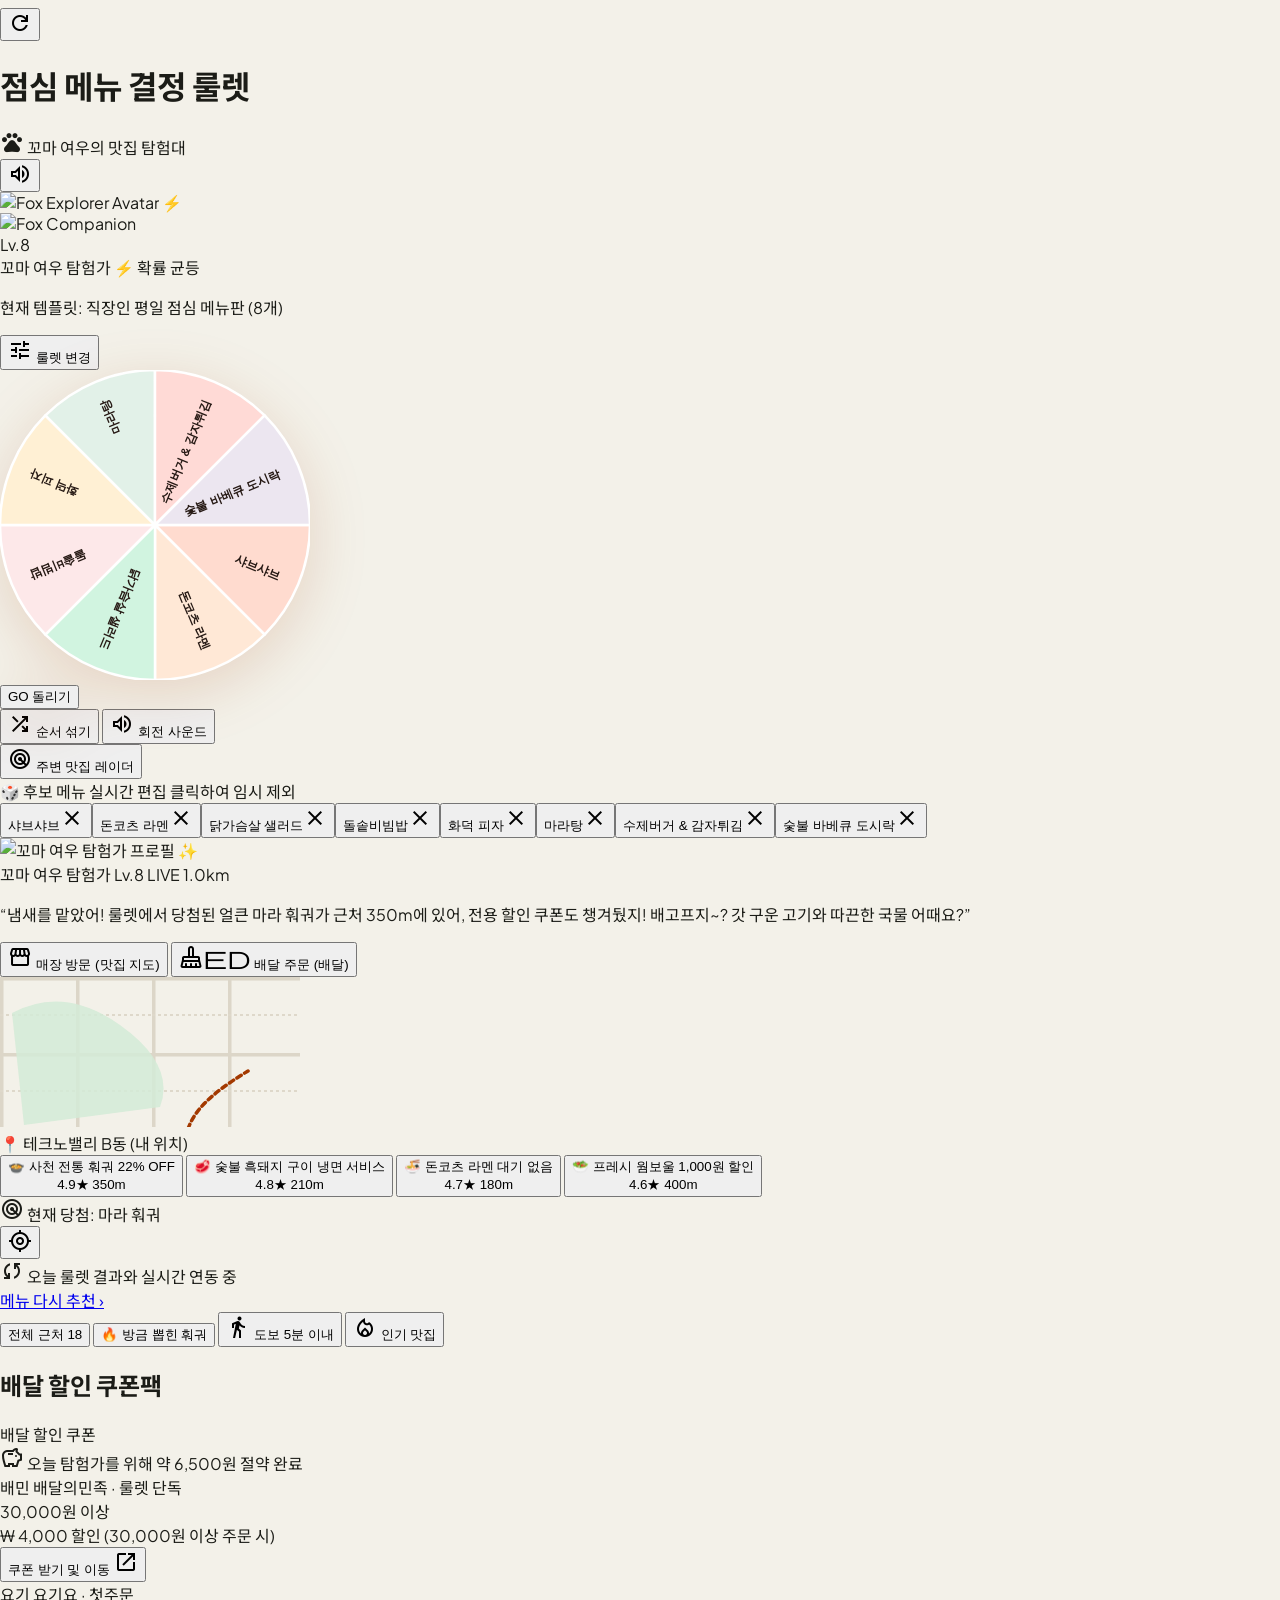
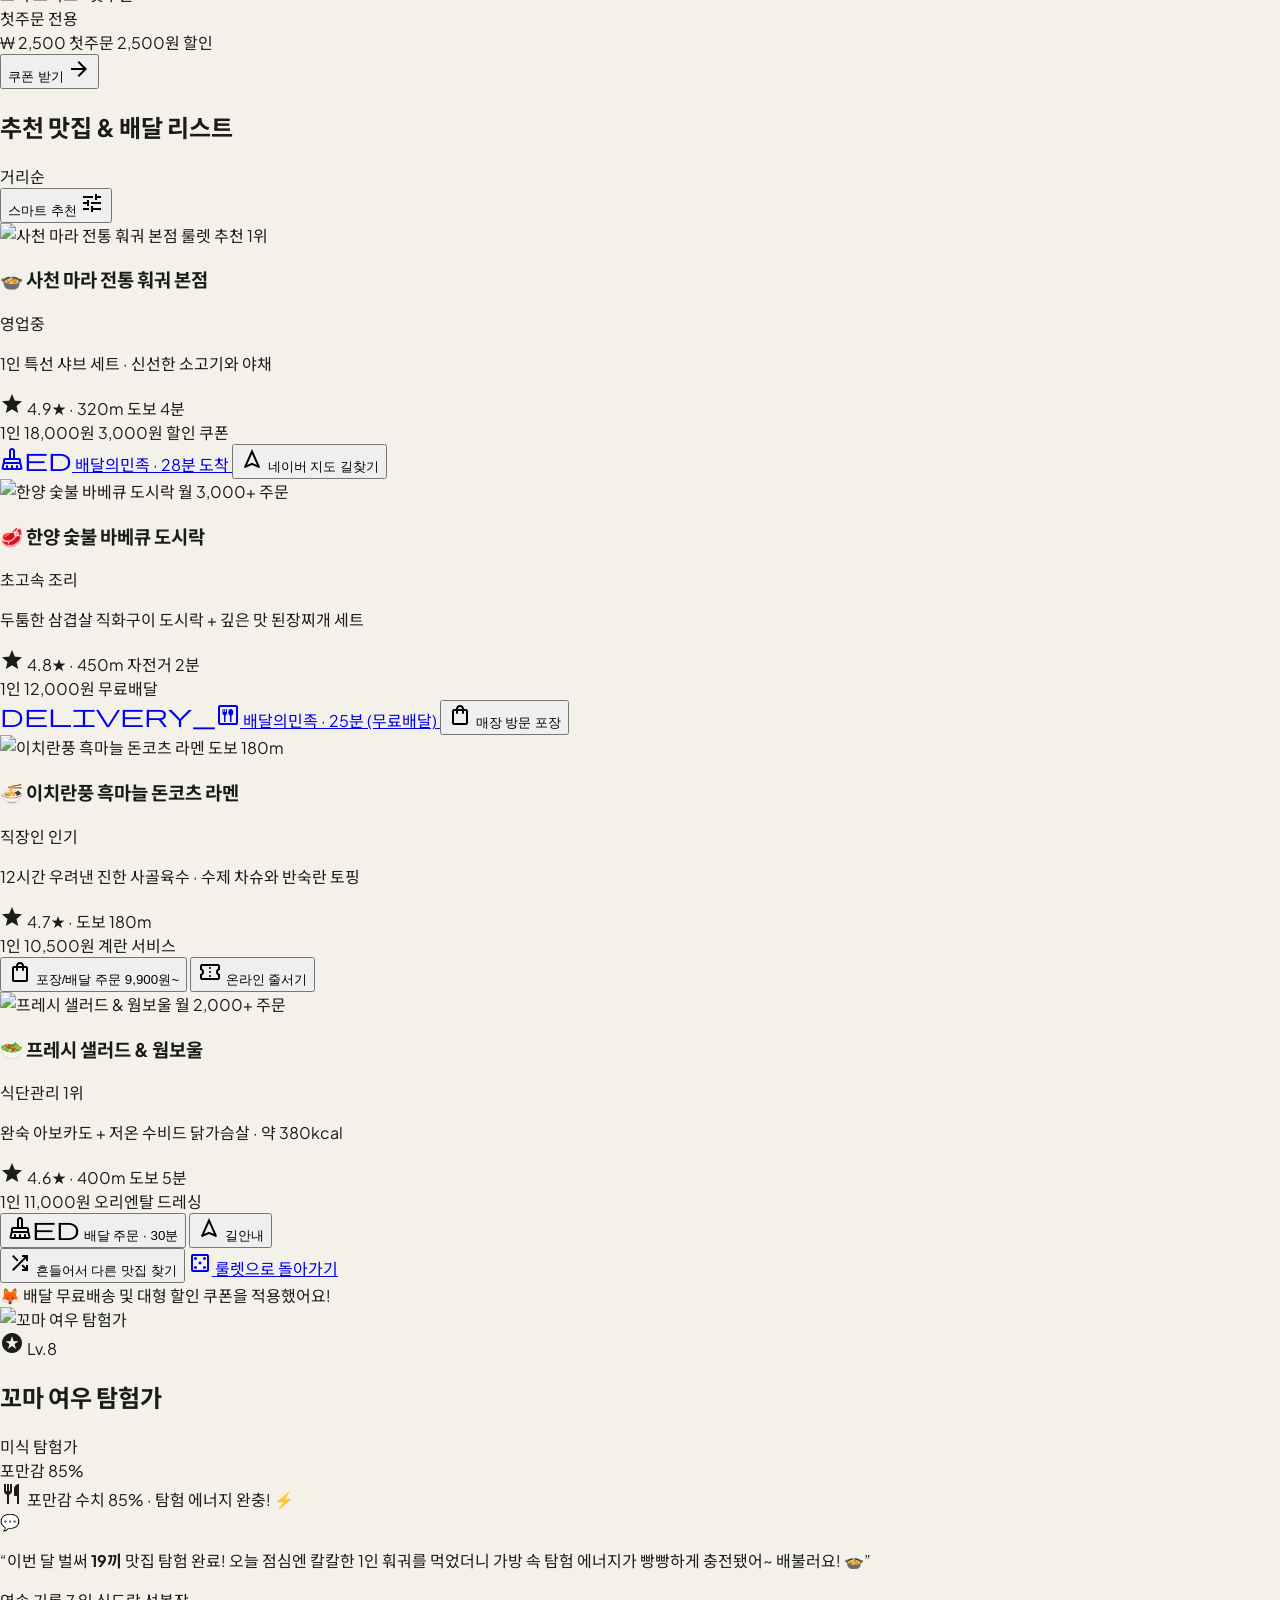
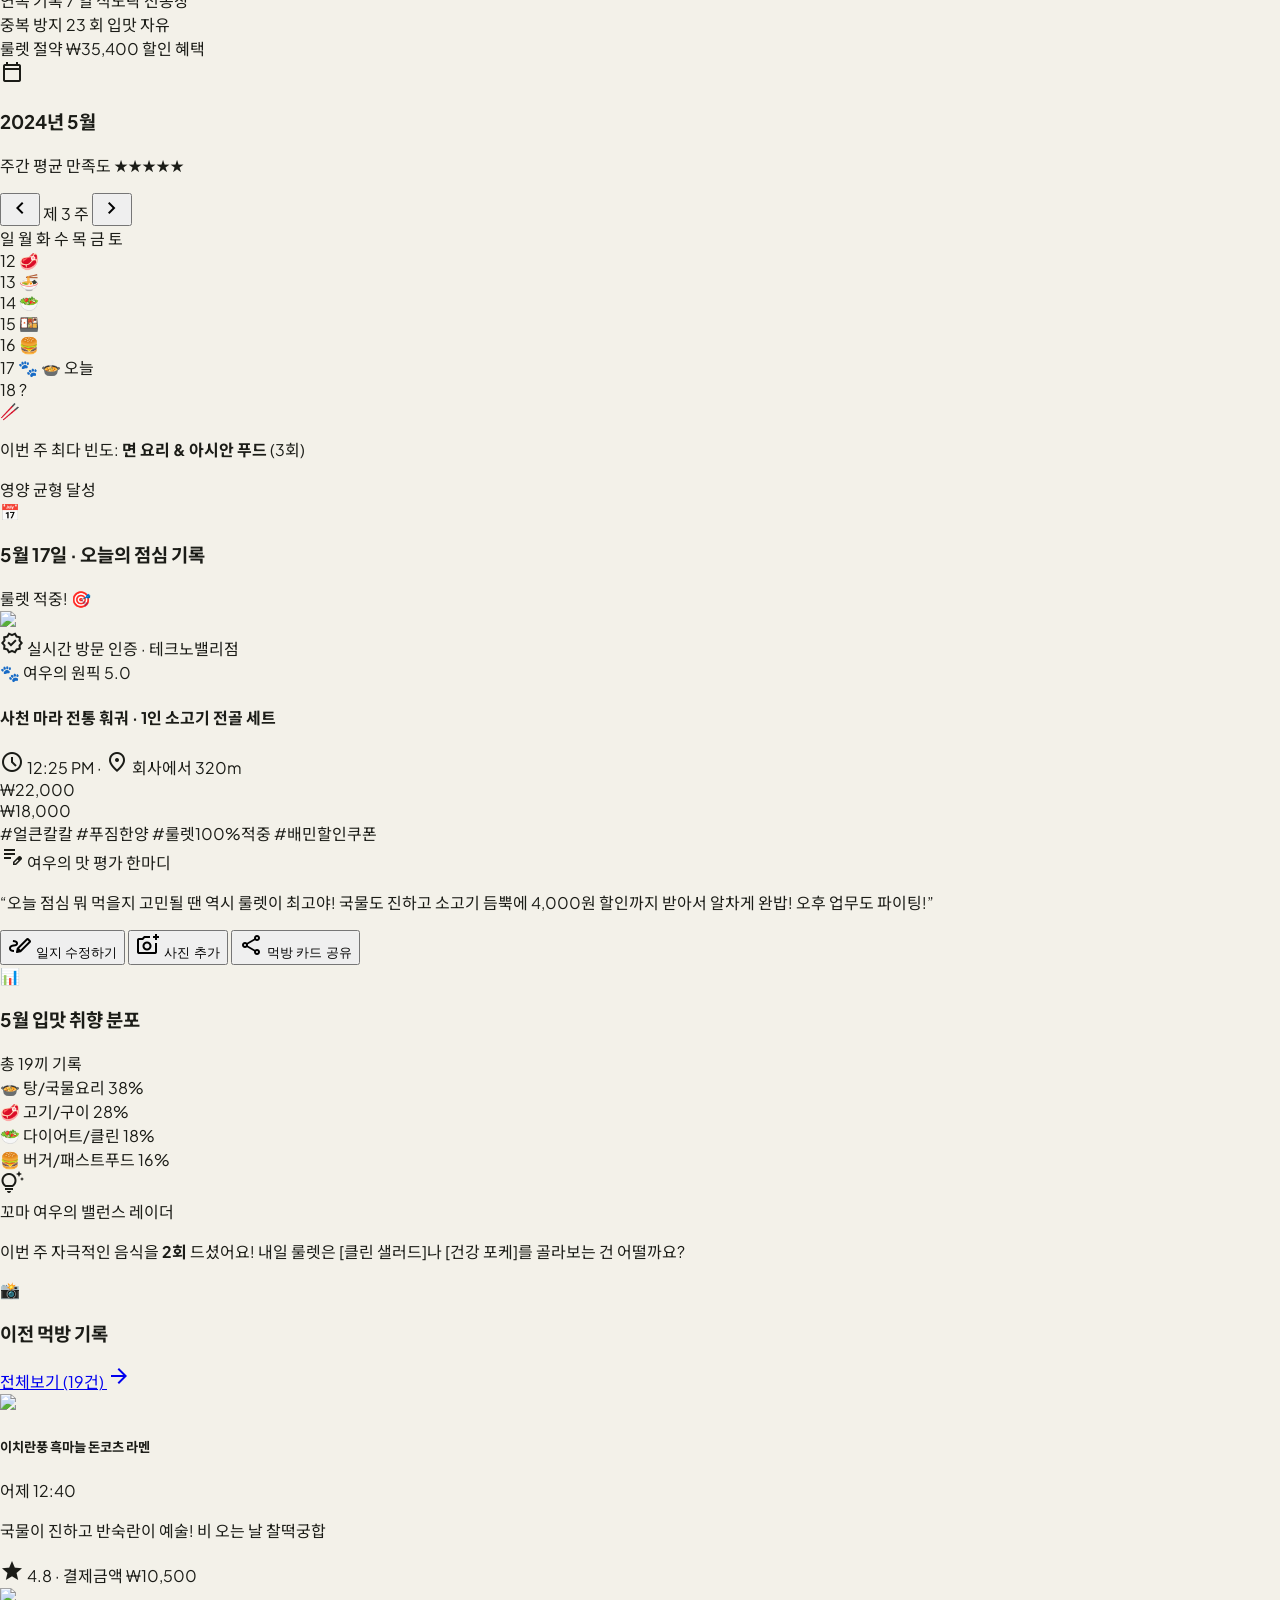
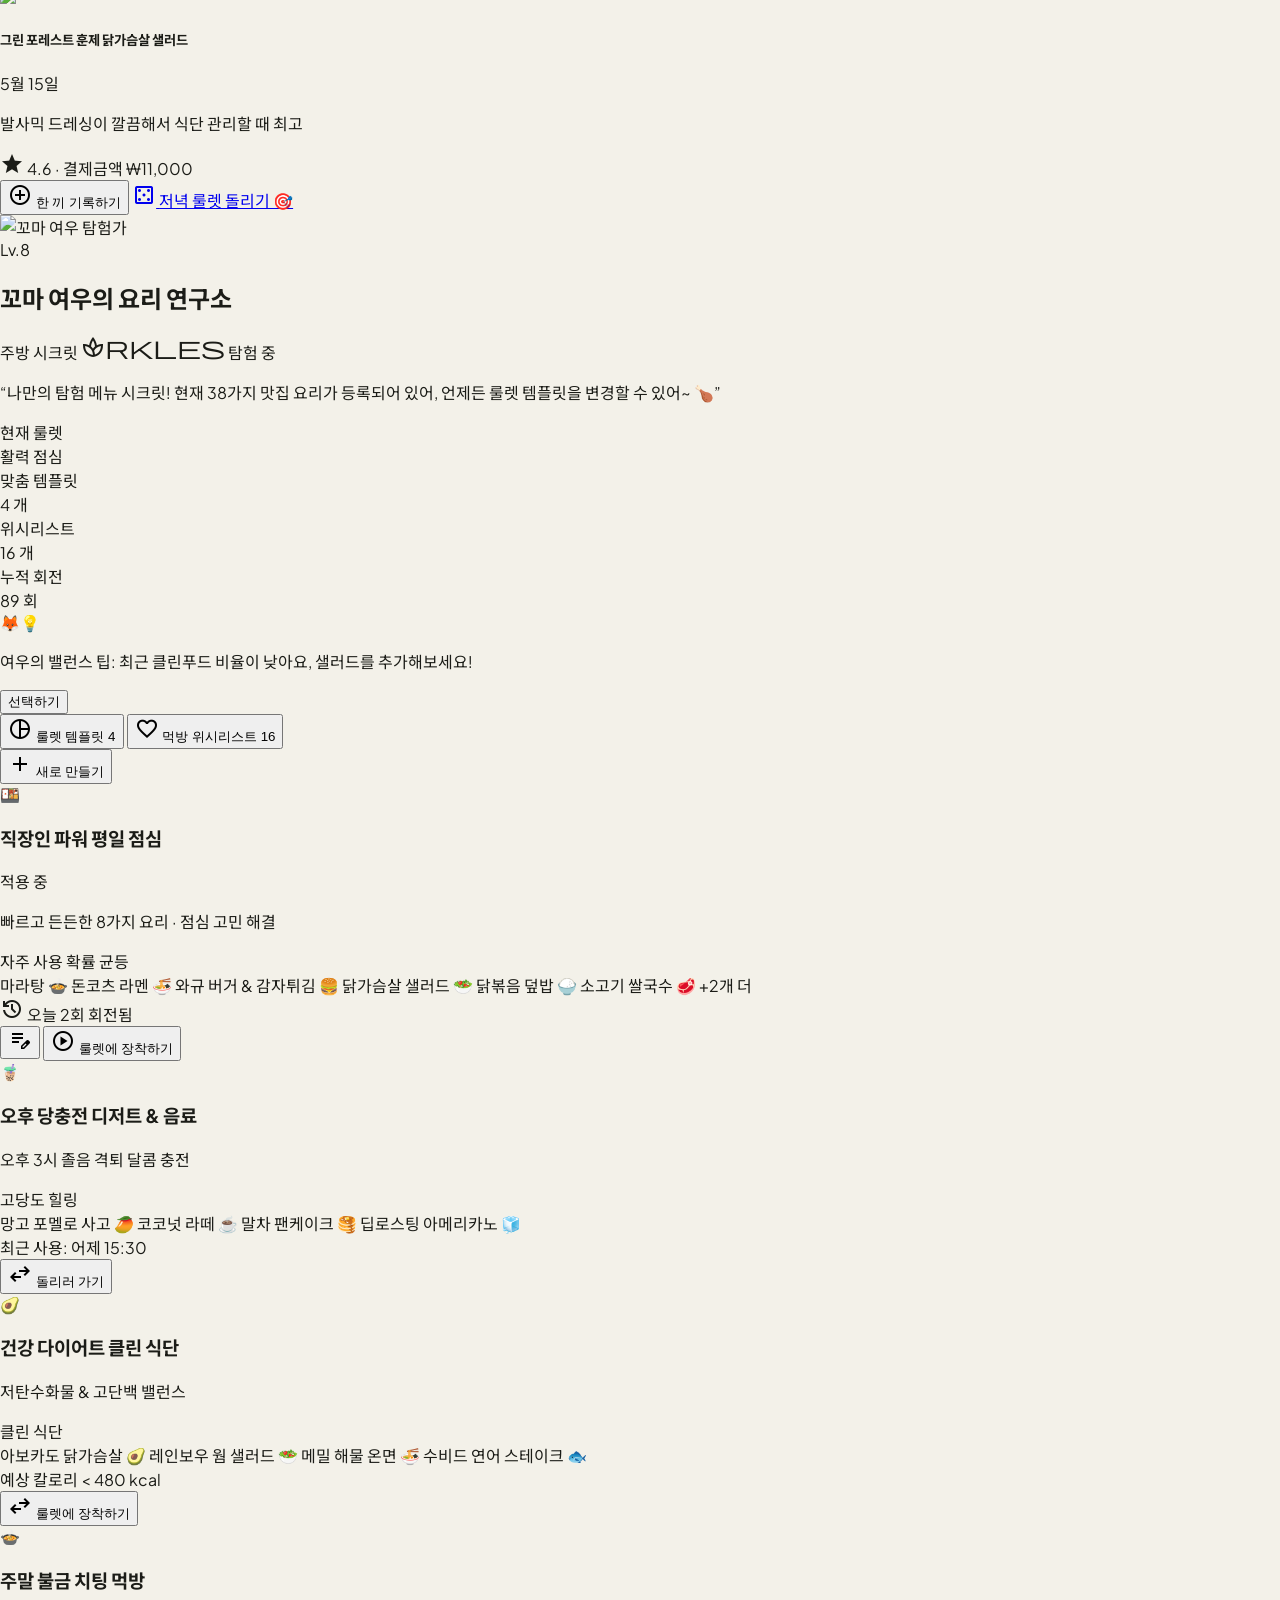
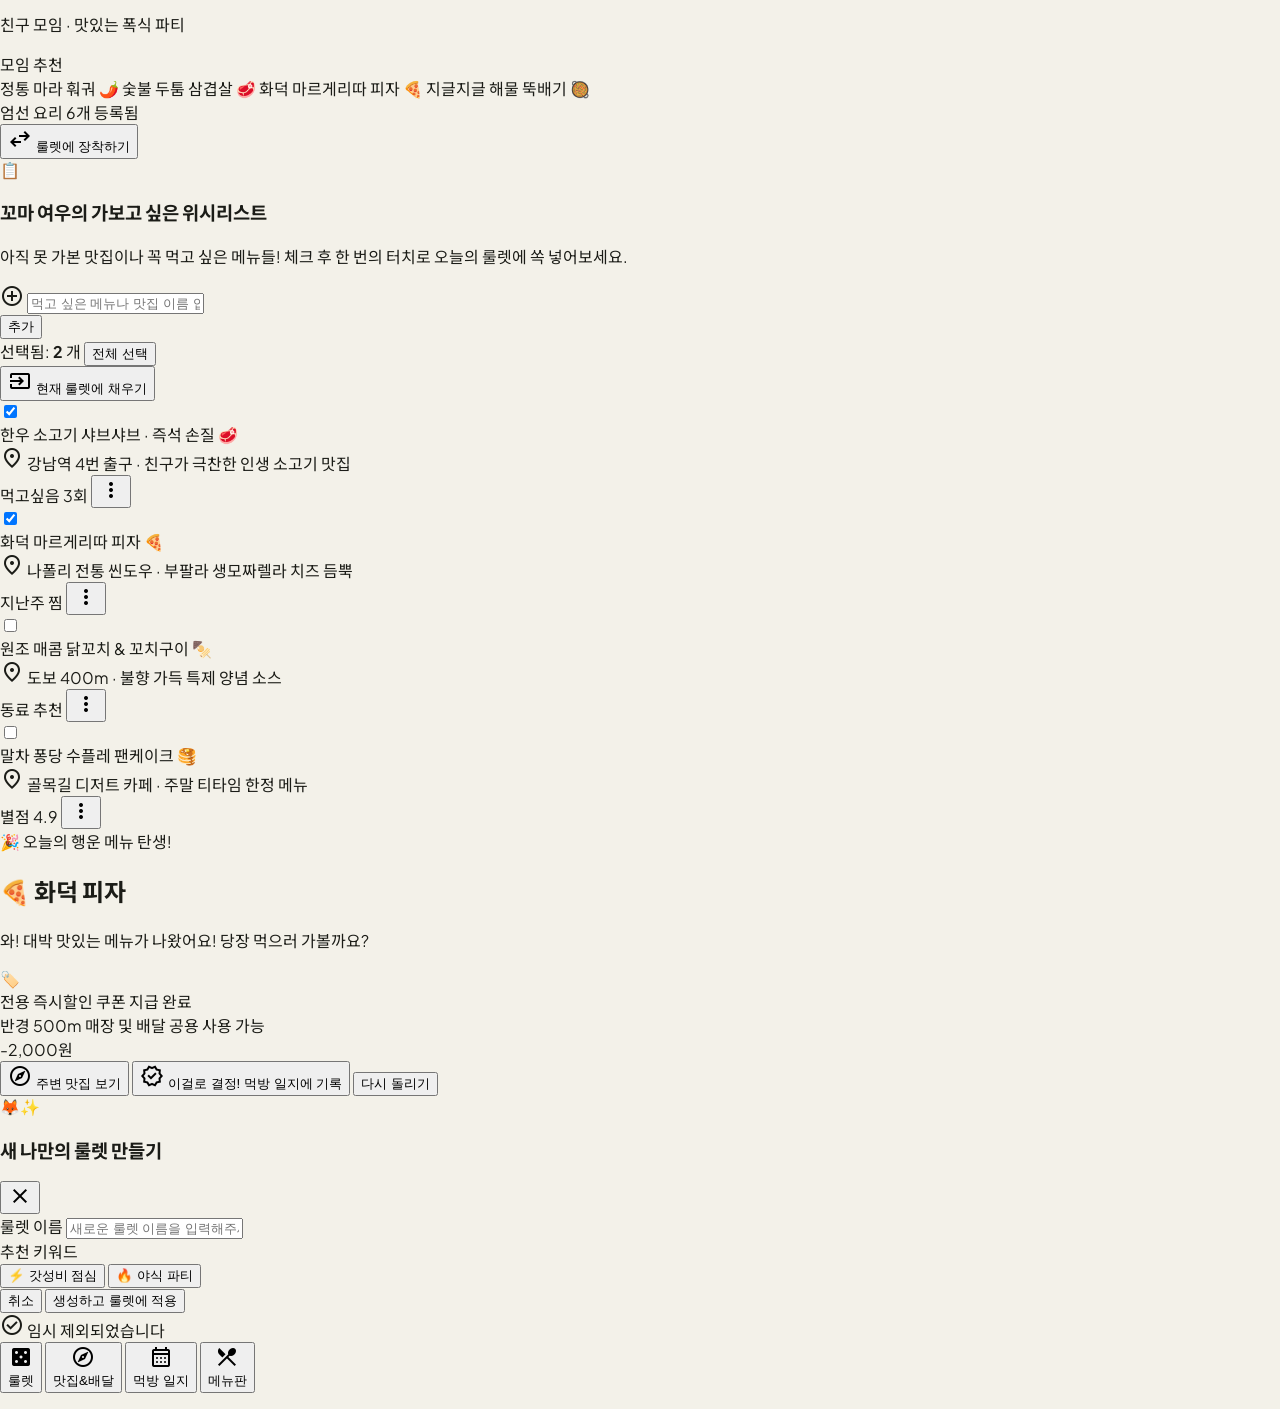
==== commit 653f2cf9: "fix(fox): restore missing template literal backticks and variables in fox-app JS, add diary DOM IDs," ====
--- a/app-fox/index.html
+++ b/app-fox/index.html
@@ -1,4 +1,4 @@
-﻿<!DOCTYPE html>
+<!DOCTYPE html>
 <html lang="ko" class="light">
 <head>
   <meta charset="utf-8"/>
@@ -696,10 +696,10 @@
 <span class="material-symbols-outlined text-[13px] text-primary" style='font-variation-settings: "FILL" 1;'>restaurant</span>
                 포만감 수치
               </span>
-<span class="font-label-sm text-label-sm text-primary font-bold">85% · 탐험 에너지 완충! ⚡</span>
+<span class="font-label-sm text-label-sm text-primary font-bold" id="hunger-percent">85% · 탐험 에너지 완충! ⚡</span>
 </div>
 <div class="w-full h-3 rounded-full bg-surface-container overflow-hidden p-0.5 flex items-center">
-<div class="h-full rounded-full bg-gradient-to-r from-primary to-primary-container transition-all duration-500" style="width: 85%;"></div>
+<div class="h-full rounded-full bg-gradient-to-r from-primary to-primary-container transition-all duration-500" id="hunger-progress" style="width: 85%;"></div>
 </div>
 </div>
 </div>
@@ -864,7 +864,7 @@
 <div class="p-space-md">
 <div class="flex items-start justify-between gap-2">
 <div>
-<h4 class="font-headline-sm text-headline-sm text-on-surface">사천 마라 전통 훠궈 · 1인 소고기 전골 세트</h4>
+<h4 class="font-headline-sm text-headline-sm text-on-surface" id="diary-card-title">사천 마라 전통 훠궈 · 1인 소고기 전골 세트</h4>
 <div class="flex items-center gap-2 mt-1 text-on-surface-variant font-body-sm text-body-sm">
 <span class="flex items-center gap-0.5 text-xs text-on-surface-variant">
 <span class="material-symbols-outlined text-[14px]">schedule</span>
@@ -896,7 +896,7 @@
 <span class="material-symbols-outlined text-[16px]">edit_note</span>
 <span class="font-label-md text-label-md">여우의 맛 평가 한마디</span>
 </div>
-<p class="font-body-sm text-body-sm text-on-surface leading-relaxed">
+<p class="font-body-sm text-body-sm text-on-surface leading-relaxed" id="diary-card-desc">
             “오늘 점심 뭐 먹을지 고민될 땐 역시 룰렛이 최고야! 국물도 진하고 소고기 듬뿍에 4,000원 할인까지 받아서 알차게 완밥! 오후 업무도 파이팅!”
           </p>
 </div>
@@ -1490,6 +1490,7 @@
 </button>
 </div>
 </nav>
+  </div>
   <!-- INTERACTIVE APPLICATION SCRIPT -->
   <script>
     // State & Presets
@@ -1646,9 +1647,17 @@
         if (titleEl) titleEl.innerText = "주변 맛집 & 배달 레이더";
         if (backIcon) backIcon.innerText = "arrow_back";
       } else if (viewName === 'diary') {
+        if (headerBackBtn) {
+          headerBackBtn.title = "메인 룰렛으로 돌아가기";
+          headerBackBtn.onclick = () => { navigateView('roulette'); };
+        }
         if (titleEl) titleEl.innerText = "꼬마 여우의 먹방 일지";
         if (backIcon) backIcon.innerText = "arrow_back";
       } else if (viewName === 'menus') {
+        if (headerBackBtn) {
+          headerBackBtn.title = "메인 룰렛으로 돌아가기";
+          headerBackBtn.onclick = () => { navigateView('roulette'); };
+        }
         if (titleEl) titleEl.innerText = "여우의 메뉴 연구소";
         if (backIcon) backIcon.innerText = "arrow_back";
       }
@@ -1710,7 +1719,7 @@
       currentWheelItems.forEach((item, idx) => {
         const chip = document.createElement('button');
         chip.className = "px-2.5 py-1 rounded-full bg-surface-container text-on-surface font-label-sm text-[11px] flex items-center gap-1 active:scale-95 transition-all hover:bg-surface-container-high";
-        chip.innerHTML = <span></span><span class="material-symbols-outlined text-[12px] opacity-60">close</span>;
+        chip.innerHTML = `<span>${item}</span><span class="material-symbols-outlined text-[12px] opacity-60">close</span>`;
         chip.onclick = () => {
           if (currentWheelItems.length <= 2) {
             showToast('룰렛에는 최소 2개 이상의 메뉴가 필요해요!');
@@ -1718,7 +1727,7 @@
           }
           currentWheelItems.splice(idx, 1);
           renderWheel();
-          showToast(「」 메뉴를 임시 제외했습니다);
+          showToast(`「${item}」 메뉴를 임시 제외했습니다`);
         };
         container.appendChild(chip);
       });
@@ -1794,7 +1803,7 @@
     function handleWinnerGoRadar() {
       closeWinnerModal();
       navigateView('radar');
-      showToast(🧭 「」 주변 맛집을 탐색 중입니다!);
+      showToast(`🧭 「${lastWinner}」 주변 맛집을 탐색 중입니다!`);
     }
 
     function handleWinnerGoDiary() {
@@ -1810,7 +1819,7 @@
       const pTitle = document.getElementById('current-active-preset-title');
       if (pTitle) pTitle.innerText = PRESETS[key].title;
       renderWheel();
-      showToast(🍱 「」을(를) 룰렛에 불러왔습니다!);
+      showToast(`🍱 「${PRESETS[key].title}」을(를) 룰렛에 불러왔습니다!`);
       navigateView('roulette');
     }
 
@@ -1849,13 +1858,13 @@
       const hProgress = document.getElementById('hunger-progress');
 
       if (dTitle) dTitle.innerText = storeName;
-      if (dDesc) dDesc.innerText = 룰렛 한 방에【】당첨! 완벽하게 기분 좋은 든든한 한 끼 ✨;
+      if (dDesc) dDesc.innerText = `룰렛 한 방에【${mealCategory}】당첨! 완벽하게 기분 좋은 든든한 한 끼 ✨`;
       if (emoji) emoji.innerText = mealCategory.includes('샤브') ? '🍲' : (mealCategory.includes('라멘') ? '🍜' : '🍕');
       if (hPercent) hPercent.innerText = "100% 행복한 포만감";
       if (hProgress) hProgress.style.width = "100%";
 
       navigateView('diary');
-      showToast(🎉 오늘 점심 먹방 기록 완료: !);
+      showToast(`🎉 오늘 점심 먹방 기록 완료: ${storeName}!`);
     }
 
     // Interactive Calendar Day Selection in Diary
@@ -1863,8 +1872,8 @@
       const dTitle = document.getElementById('diary-card-title');
       const dDesc = document.getElementById('diary-card-desc');
       if (dTitle) dTitle.innerText = mealName;
-      if (dDesc) dDesc.innerText = 5월 일 기록:  깔끔하게 완식 완료! 🌟;
-      showToast(📅 5월 일 식단 기록 확인: );
+      if (dDesc) dDesc.innerText = `5월 ${dayNum}일 기록: ${mealName} 깔끔하게 완식 완료! 🌟`;
+      showToast(`📅 5월 ${dayNum}일 식단 기록 확인: ${mealName}`);
     }
 
     // Boost Satiety Meter
@@ -1903,23 +1912,23 @@
 
     function claimVoucher(btn, name) {
       playVoucherSound();
-      btn.innerHTML = <span class="material-symbols-outlined text-[15px]">check</span><span>쿠폰함에 담김</span>;
+      btn.innerHTML = `<span class="material-symbols-outlined text-[15px]">check</span><span>쿠폰함에 담김</span>`;
       btn.classList.remove('bg-primary', 'bg-secondary');
       btn.classList.add('bg-surface-container', 'text-on-surface-variant');
-      showToast(축하해요!  발급 완료 ✨);
+      showToast(`축하해요! ${name} 발급 완료 ✨`);
     }
 
     function openNavigation(name) {
-      showToast([] 길찾기 경로를 불러옵니다 🗺️);
+      showToast(`[${name}] 길찾기 경로를 불러옵니다 🗺️`);
     }
 
     function takeQueueNumber(name) {
       playVoucherSound();
-      showToast(줄서기 등록 완료! 현재 대기 2팀 🎉);
+      showToast(`[${name}] 줄서기 등록 완료! 현재 대기 2팀 🎉`);
     }
 
     function handleOrderModal(name) {
-      showToast([] 주문 플랫폼으로 이동합니다 🛵);
+      showToast(`[${name}] 주문 플랫폼으로 이동합니다 🛵`);
     }
 
     function shakeToRefresh() {
@@ -2000,7 +2009,7 @@
         const titleEl = document.getElementById('current-active-preset-title');
         if (titleEl) titleEl.innerText = "먹킷리스트 맞춤 룰렛";
         renderWheel();
-        showToast(선택한 개 메뉴를 현재 룰렛에 반영했습니다!);
+        showToast(`선택한 ${selected.length}개 메뉴를 현재 룰렛에 반영했습니다!`);
         navigateView('roulette');
       }
     }
@@ -2018,12 +2027,12 @@
       if (!container) return;
       const newCard = document.createElement('div');
       newCard.className = "wish-item bg-white p-3.5 rounded-2xl border border-orange-200 shadow-xs flex items-center justify-between transition animate-pulse";
-      newCard.innerHTML = 
+      newCard.innerHTML = `
         <div class="flex items-center gap-3">
           <input type="checkbox" checked onchange="updateCount()" class="w-5 h-5 rounded-lg text-primary focus:ring-primary border-gray-300 cursor-pointer accent-orange-600">
           <div>
             <div class="flex items-center gap-1.5">
-              <span class="text-sm font-bold text-gray-900"></span>
+              <span class="text-sm font-bold text-gray-900">${val}</span>
               <span class="text-xs">✨</span>
             </div>
             <div class="text-[11px] text-gray-500 flex items-center gap-1 mt-0.5">
@@ -2034,16 +2043,16 @@
         </div>
         <div class="flex items-center gap-2">
           <span class="text-[11px] bg-orange-50 text-primary font-bold px-2 py-0.5 rounded-full border border-orange-200">신규 등록</span>
-          <button onclick="showToast('옵션: ')" class="text-gray-400 hover:text-gray-600 p-1">
+          <button onclick="showToast('옵션: ${val.replace(/'/g, "\\'")}')" class="text-gray-400 hover:text-gray-600 p-1">
             <span class="material-symbols-outlined text-[18px]">more_vert</span>
           </button>
         </div>
-      ;
+      `;
       container.prepend(newCard);
       input.value = '';
       setTimeout(() => newCard.classList.remove('animate-pulse'), 1000);
       updateCount();
-      showToast(「」을(를) 위시리스트에 담았어요!);
+      showToast(`「${val}」을(를) 위시리스트에 담았어요!`);
     }
     const addQuickWish = addWishItem;
 
@@ -2062,7 +2071,7 @@
       closeCreateModal();
       const pTitle = document.getElementById('current-active-preset-title');
       if (pTitle) pTitle.innerText = name;
-      showToast(🎉 「」 룰렛을 생성하여 적용했습니다!);
+      showToast(`🎉 「${name}」 룰렛을 생성하여 적용했습니다!`);
       navigateView('roulette');
     }
 
